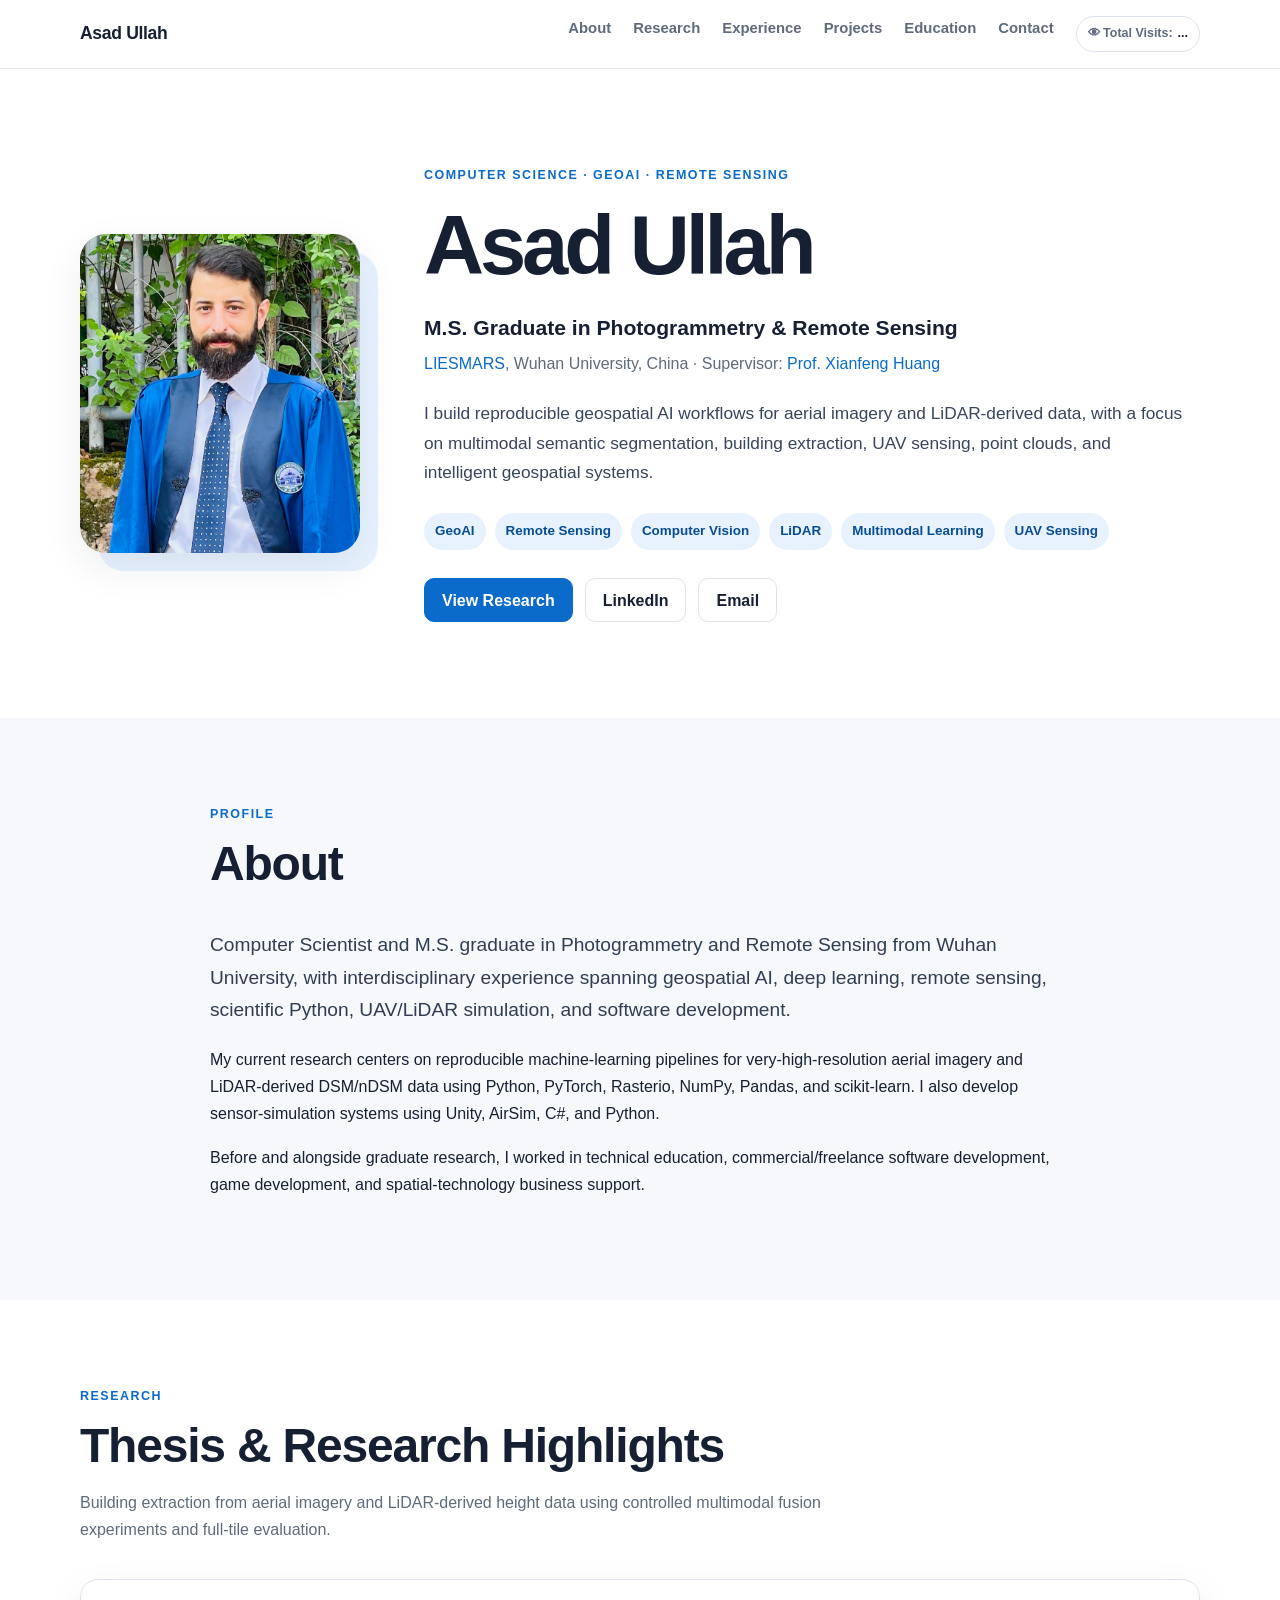
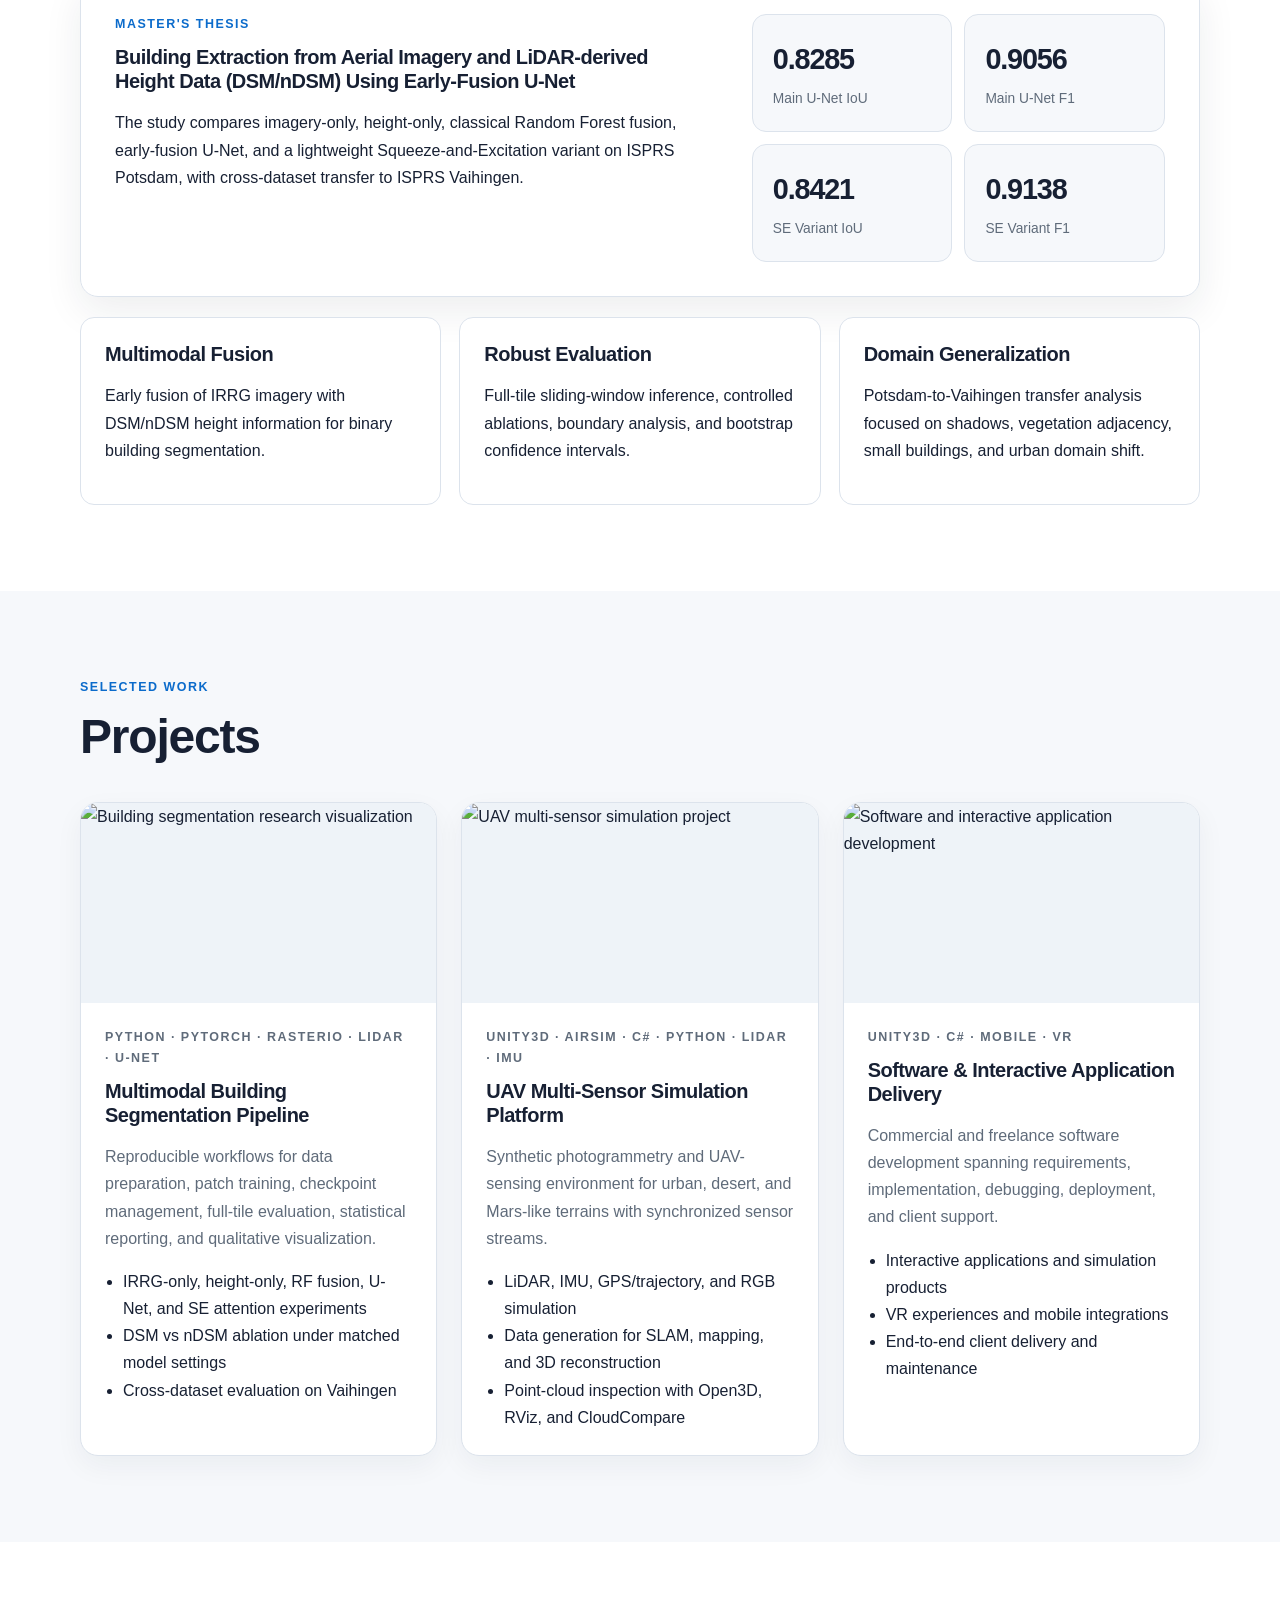
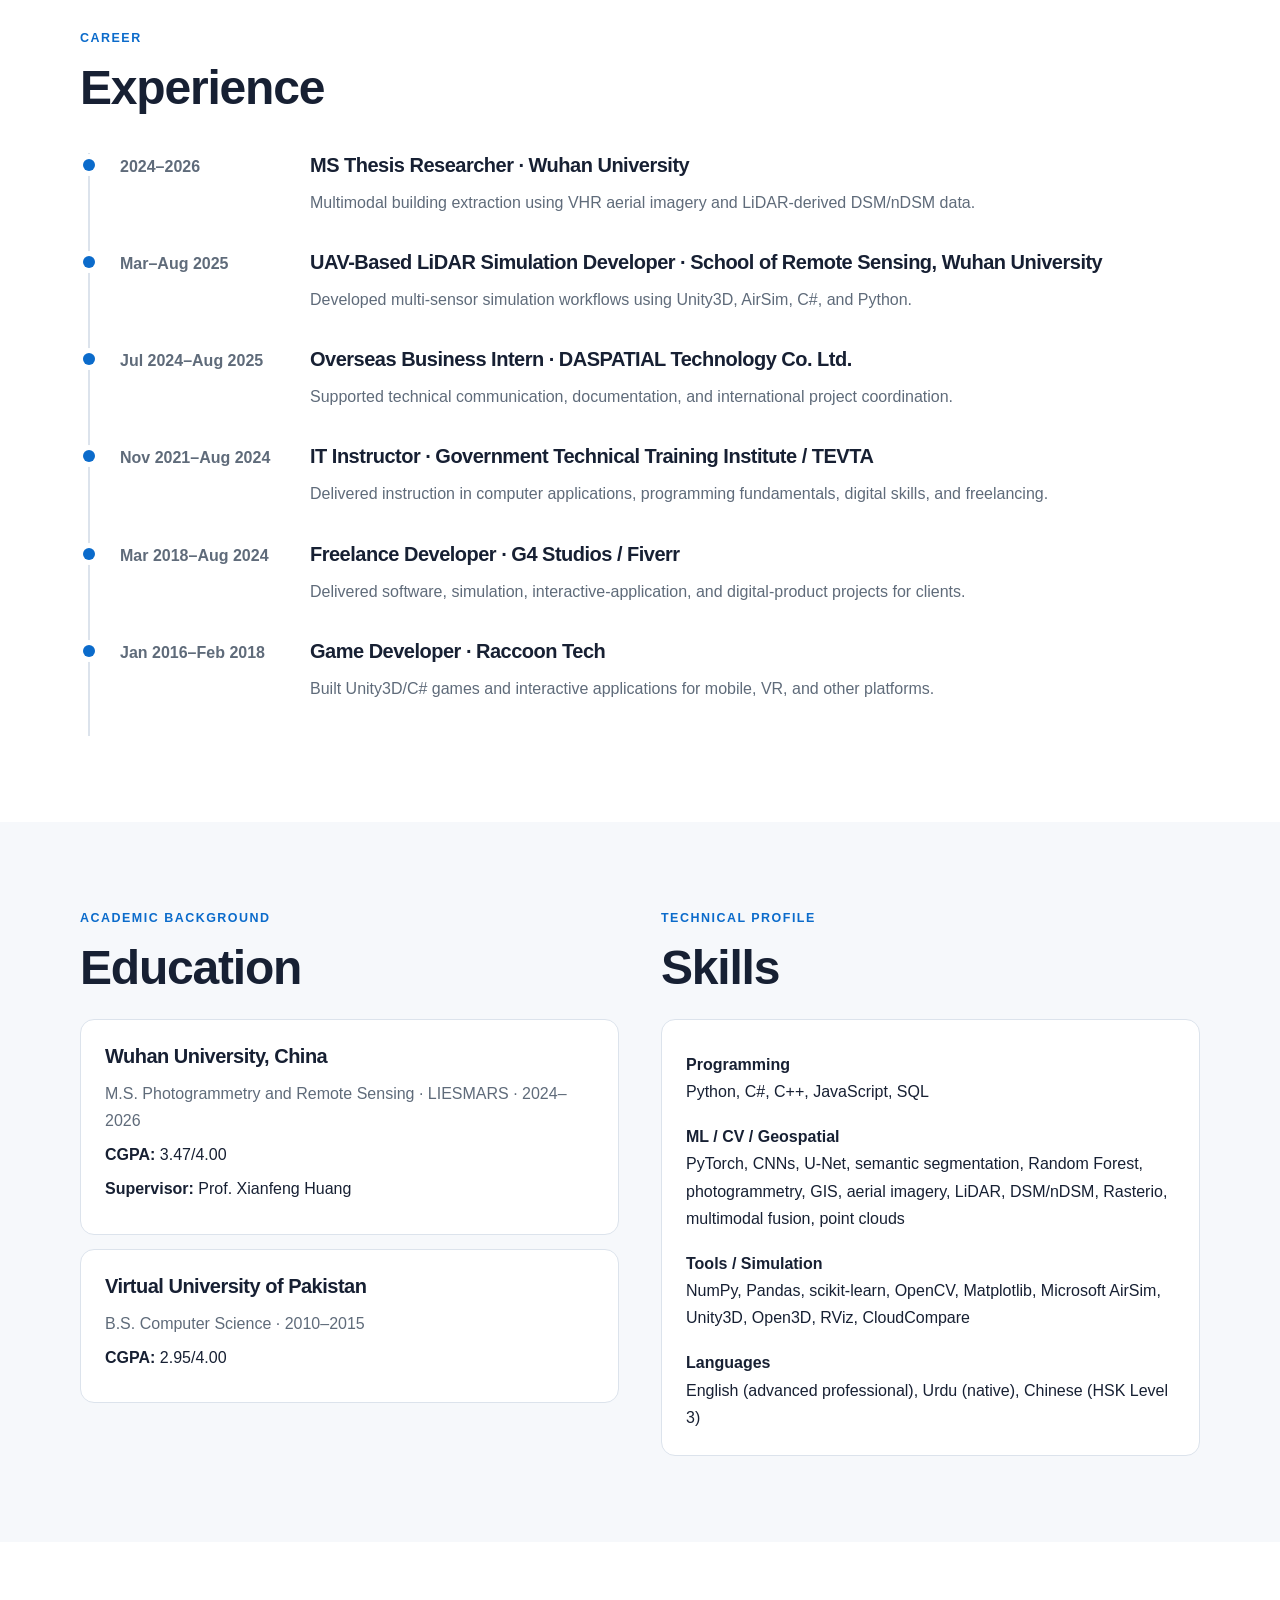
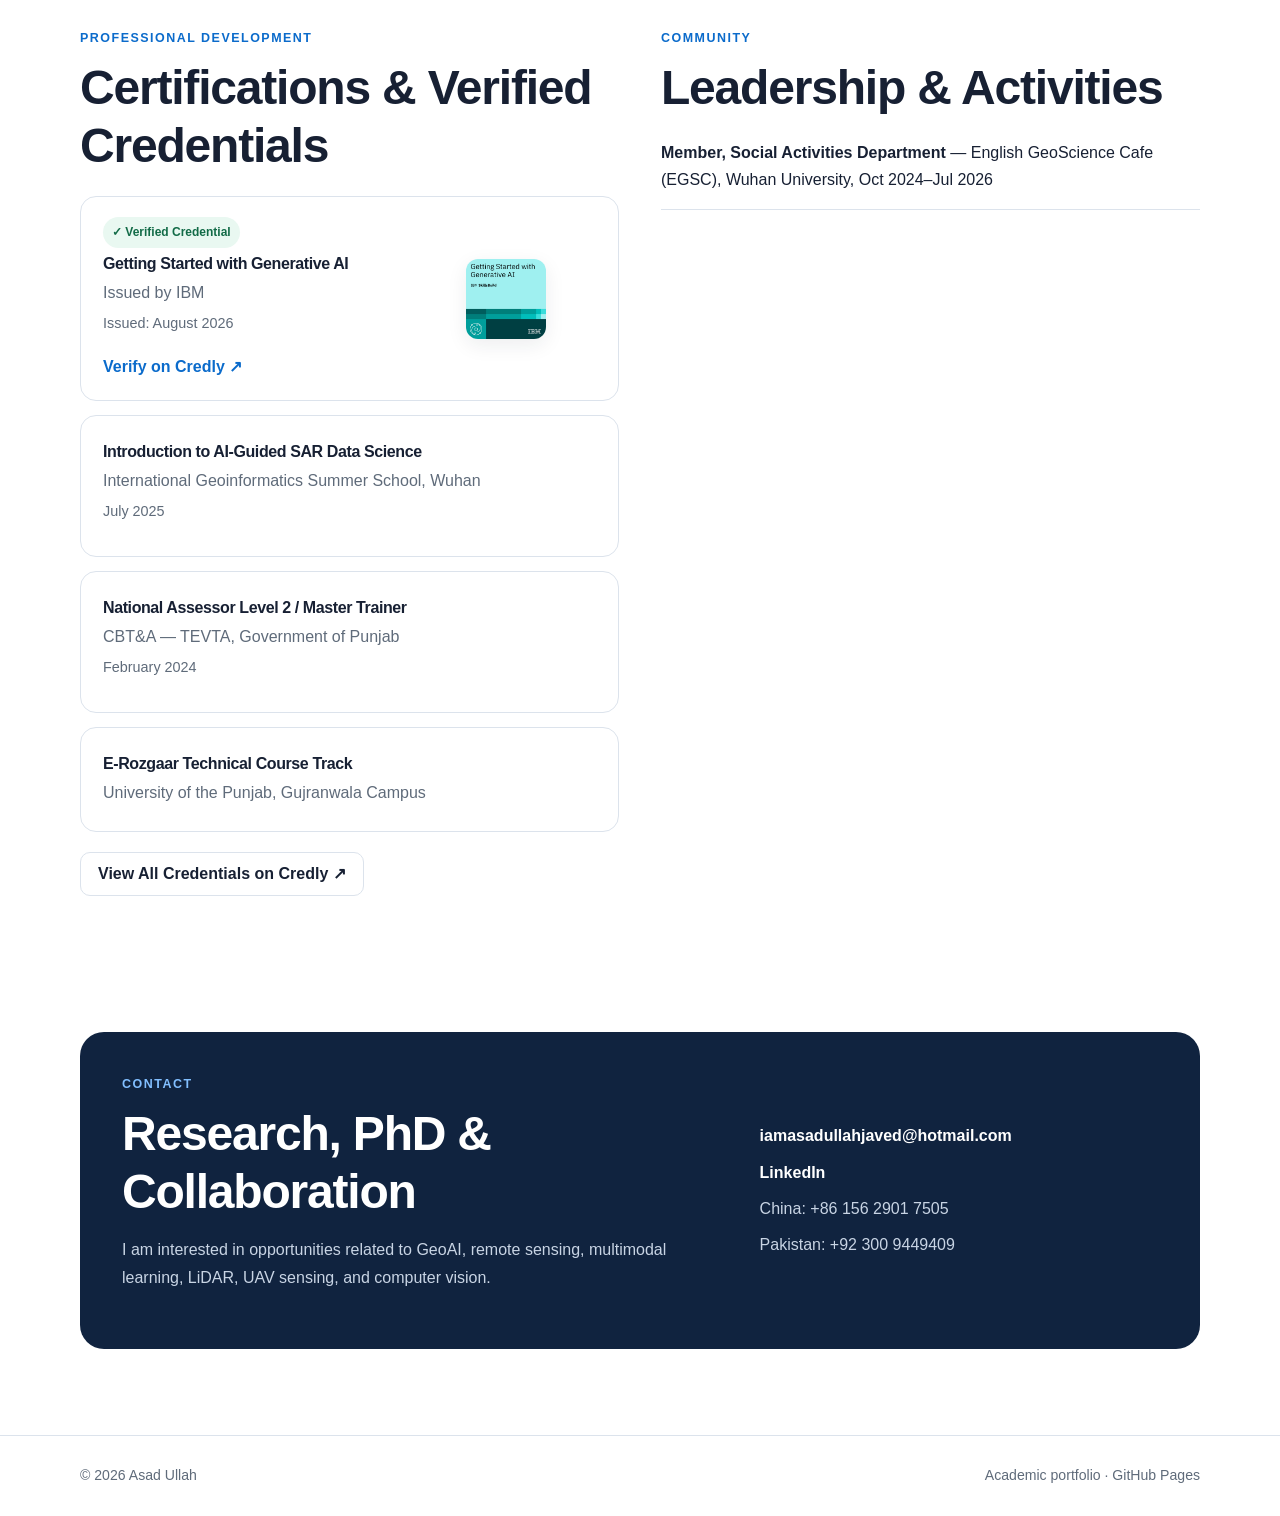
==== index.html @ 61a54095 "Update index.html" ====
<!doctype html>
<html lang="en">
<head>
  <meta charset="utf-8" />
  <meta name="viewport" content="width=device-width, initial-scale=1" />
  <meta name="description" content="Asad Ullah — Computer Scientist and M.S. graduate in Photogrammetry and Remote Sensing. Research in GeoAI, multimodal remote sensing, LiDAR, computer vision, and UAV sensing." />
  <title>Asad Ullah | GeoAI & Remote Sensing</title>
  <link rel="stylesheet" href="style_modern.css" />
  
</head>
<script>
(function () {

  const counterElement = document.getElementById("visit-count");

  const counterScript = document.createElement("script");

  counterScript.src =
    "https://script.google.com/macros/s/AKfycbxERFnvqDbHGSBGVU8_kqD803P5DpAJ9dck_Clg7RJMgjm2FC1JpsPa2o__0POXSIScAg/exec" + Date.now();

  counterScript.async = true;

  counterScript.onerror = function () {
    counterElement.textContent = "—";
    console.error("Visitor counter failed to load.");
  };

  document.body.appendChild(counterScript);

})();
</script>
<body>
  <header class="site-header">
    <div class="container nav-wrap">
      <a class="brand" href="#top">Asad Ullah</a>
      <nav class="nav" aria-label="Primary navigation">
        <a href="#about">About</a>
        <a href="#research">Research</a>
        <a href="#experience">Experience</a>
        <a href="#projects">Projects</a>
        <a href="#education">Education</a>
        <a href="#contact">Contact</a>
        <div class="visit-counter">
    👁 Total Visits:
    <span id="visit-count">...</span>
</div>
      </nav>
    </div>
  </header>

  <main id="top">
    <section class="hero section">
      <div class="container hero-grid">
        <div class="hero-photo-wrap">
          <img class="hero-photo" src="./Figures/Profile.png" alt="Portrait of Asad Ullah" />
        </div>

        <div class="hero-copy">
          <p class="eyebrow">Computer Science · GeoAI · Remote Sensing</p>
          <h1>Asad Ullah</h1>
          <p class="hero-role">M.S. Graduate in Photogrammetry &amp; Remote Sensing</p>
          <p class="hero-affiliation">
            <a href="http://www.lmars.whu.edu.cn/en/" target="_blank" rel="noopener">LIESMARS</a>,
            Wuhan University, China · Supervisor:
            <a href="http://jszy.whu.edu.cn/huangxianfeng/en/index.htm" target="_blank" rel="noopener">Prof. Xianfeng Huang</a>
          </p>

          <p class="hero-summary">
            I build reproducible geospatial AI workflows for aerial imagery and LiDAR-derived data,
            with a focus on multimodal semantic segmentation, building extraction, UAV sensing,
            point clouds, and intelligent geospatial systems.
          </p>

          <div class="tag-row" aria-label="Research interests">
            <span>GeoAI</span>
            <span>Remote Sensing</span>
            <span>Computer Vision</span>
            <span>LiDAR</span>
            <span>Multimodal Learning</span>
            <span>UAV Sensing</span>
          </div>

          <div class="hero-actions">
            <a class="button primary" href="#projects">View Research</a>
            <a class="button secondary" href="https://www.linkedin.com/in/asadjbutt" target="_blank" rel="noopener">LinkedIn</a>
            <a class="button secondary" href="mailto:iamasadullahjaved@hotmail.com">Email</a>
          </div>
        </div>
      </div>
    </section>

    <section id="about" class="section section-soft">
      <div class="container narrow">
        <div class="section-heading">
          <p class="eyebrow">Profile</p>
          <h2>About</h2>
        </div>
        <p class="lead">
          Computer Scientist and M.S. graduate in Photogrammetry and Remote Sensing from Wuhan University,
          with interdisciplinary experience spanning geospatial AI, deep learning, remote sensing,
          scientific Python, UAV/LiDAR simulation, and software development.
        </p>
        <p>
          My current research centers on reproducible machine-learning pipelines for very-high-resolution
          aerial imagery and LiDAR-derived DSM/nDSM data using Python, PyTorch, Rasterio, NumPy, Pandas,
          and scikit-learn. I also develop sensor-simulation systems using Unity, AirSim, C#, and Python.
        </p>
        <p>
          Before and alongside graduate research, I worked in technical education, commercial/freelance
          software development, game development, and spatial-technology business support.
        </p>
      </div>
    </section>

    <section id="research" class="section">
      <div class="container">
        <div class="section-heading">
          <p class="eyebrow">Research</p>
          <h2>Thesis &amp; Research Highlights</h2>
          <p>
            Building extraction from aerial imagery and LiDAR-derived height data using controlled
            multimodal fusion experiments and full-tile evaluation.
          </p>
        </div>

        <div class="research-card">
          <div>
            <p class="mini-label">Master's Thesis</p>
            <h3>Building Extraction from Aerial Imagery and LiDAR-derived Height Data (DSM/nDSM) Using Early-Fusion U-Net</h3>
            <p>
              The study compares imagery-only, height-only, classical Random Forest fusion, early-fusion
              U-Net, and a lightweight Squeeze-and-Excitation variant on ISPRS Potsdam, with cross-dataset
              transfer to ISPRS Vaihingen.
            </p>
          </div>

          <div class="metrics-grid" aria-label="Selected thesis metrics">
            <div class="metric">
              <strong>0.8285</strong>
              <span>Main U-Net IoU</span>
            </div>
            <div class="metric">
              <strong>0.9056</strong>
              <span>Main U-Net F1</span>
            </div>
            <div class="metric">
              <strong>0.8421</strong>
              <span>SE Variant IoU</span>
            </div>
            <div class="metric">
              <strong>0.9138</strong>
              <span>SE Variant F1</span>
            </div>
          </div>
        </div>

        <div class="focus-grid">
          <article class="focus-card">
            <h3>Multimodal Fusion</h3>
            <p>Early fusion of IRRG imagery with DSM/nDSM height information for binary building segmentation.</p>
          </article>
          <article class="focus-card">
            <h3>Robust Evaluation</h3>
            <p>Full-tile sliding-window inference, controlled ablations, boundary analysis, and bootstrap confidence intervals.</p>
          </article>
          <article class="focus-card">
            <h3>Domain Generalization</h3>
            <p>Potsdam-to-Vaihingen transfer analysis focused on shadows, vegetation adjacency, small buildings, and urban domain shift.</p>
          </article>
        </div>
      </div>
    </section>

    <section id="projects" class="section section-soft">
      <div class="container">
        <div class="section-heading">
          <p class="eyebrow">Selected Work</p>
          <h2>Projects</h2>
        </div>

        <div class="project-grid">
          <article class="project-card">
            <img src="./Figures/building_extraction.png" alt="Building segmentation research visualization" />
            <div class="project-body">
              <p class="mini-label">Python · PyTorch · Rasterio · LiDAR · U-Net</p>
              <h3>Multimodal Building Segmentation Pipeline</h3>
              <p>
                Reproducible workflows for data preparation, patch training, checkpoint management,
                full-tile evaluation, statistical reporting, and qualitative visualization.
              </p>
              <ul>
                <li>IRRG-only, height-only, RF fusion, U-Net, and SE attention experiments</li>
                <li>DSM vs nDSM ablation under matched model settings</li>
                <li>Cross-dataset evaluation on Vaihingen</li>
              </ul>
            </div>
          </article>

          <article class="project-card">
            <img src="./Figures/uav_simulation.png" alt="UAV multi-sensor simulation project" />
            <div class="project-body">
              <p class="mini-label">Unity3D · AirSim · C# · Python · LiDAR · IMU</p>
              <h3>UAV Multi-Sensor Simulation Platform</h3>
              <p>
                Synthetic photogrammetry and UAV-sensing environment for urban, desert,
                and Mars-like terrains with synchronized sensor streams.
              </p>
              <ul>
                <li>LiDAR, IMU, GPS/trajectory, and RGB simulation</li>
                <li>Data generation for SLAM, mapping, and 3D reconstruction</li>
                <li>Point-cloud inspection with Open3D, RViz, and CloudCompare</li>
              </ul>
            </div>
          </article>

          <article class="project-card">
            <img src="./Figures/software_apps.png" alt="Software and interactive application development" />
            <div class="project-body">
              <p class="mini-label">Unity3D · C# · Mobile · VR</p>
              <h3>Software &amp; Interactive Application Delivery</h3>
              <p>
                Commercial and freelance software development spanning requirements,
                implementation, debugging, deployment, and client support.
              </p>
              <ul>
                <li>Interactive applications and simulation products</li>
                <li>VR experiences and mobile integrations</li>
                <li>End-to-end client delivery and maintenance</li>
              </ul>
            </div>
          </article>
        </div>
      </div>
    </section>

    <section id="experience" class="section">
      <div class="container">
        <div class="section-heading">
          <p class="eyebrow">Career</p>
          <h2>Experience</h2>
        </div>

        <div class="timeline">
          <article class="timeline-item">
            <div class="timeline-date">2024–2026</div>
            <div>
              <h3>MS Thesis Researcher · Wuhan University</h3>
              <p>Multimodal building extraction using VHR aerial imagery and LiDAR-derived DSM/nDSM data.</p>
            </div>
          </article>

          <article class="timeline-item">
            <div class="timeline-date">Mar–Aug 2025</div>
            <div>
              <h3>UAV-Based LiDAR Simulation Developer · School of Remote Sensing, Wuhan University</h3>
              <p>Developed multi-sensor simulation workflows using Unity3D, AirSim, C#, and Python.</p>
            </div>
          </article>

          <article class="timeline-item">
            <div class="timeline-date">Jul 2024–Aug 2025</div>
            <div>
              <h3>Overseas Business Intern · DASPATIAL Technology Co. Ltd.</h3>
              <p>Supported technical communication, documentation, and international project coordination.</p>
            </div>
          </article>

          <article class="timeline-item">
            <div class="timeline-date">Nov 2021–Aug 2024</div>
            <div>
              <h3>IT Instructor · Government Technical Training Institute / TEVTA</h3>
              <p>Delivered instruction in computer applications, programming fundamentals, digital skills, and freelancing.</p>
            </div>
          </article>

          <article class="timeline-item">
            <div class="timeline-date">Mar 2018–Aug 2024</div>
            <div>
              <h3>Freelance Developer · G4 Studios / Fiverr</h3>
              <p>Delivered software, simulation, interactive-application, and digital-product projects for clients.</p>
            </div>
          </article>

          <article class="timeline-item">
            <div class="timeline-date">Jan 2016–Feb 2018</div>
            <div>
              <h3>Game Developer · Raccoon Tech</h3>
              <p>Built Unity3D/C# games and interactive applications for mobile, VR, and other platforms.</p>
            </div>
          </article>
        </div>
      </div>
    </section>

    <section id="education" class="section section-soft">
      <div class="container two-col">
        <div>
          <div class="section-heading compact">
            <p class="eyebrow">Academic Background</p>
            <h2>Education</h2>
          </div>

          <article class="info-card">
            <h3>Wuhan University, China</h3>
            <p class="muted">M.S. Photogrammetry and Remote Sensing · LIESMARS · 2024–2026</p>
            <p><strong>CGPA:</strong> 3.47/4.00</p>
            <p><strong>Supervisor:</strong> Prof. Xianfeng Huang</p>
          </article>

          <article class="info-card">
            <h3>Virtual University of Pakistan</h3>
            <p class="muted">B.S. Computer Science · 2010–2015</p>
            <p><strong>CGPA:</strong> 2.95/4.00</p>
          </article>
        </div>

        <div>
          <div class="section-heading compact">
            <p class="eyebrow">Technical Profile</p>
            <h2>Skills</h2>
          </div>

          <article class="info-card skills-list">
            <p><strong>Programming</strong><br />Python, C#, C++, JavaScript, SQL</p>
            <p><strong>ML / CV / Geospatial</strong><br />PyTorch, CNNs, U-Net, semantic segmentation, Random Forest, photogrammetry, GIS, aerial imagery, LiDAR, DSM/nDSM, Rasterio, multimodal fusion, point clouds</p>
            <p><strong>Tools / Simulation</strong><br />NumPy, Pandas, scikit-learn, OpenCV, Matplotlib, Microsoft AirSim, Unity3D, Open3D, RViz, CloudCompare</p>
            <p><strong>Languages</strong><br />English (advanced professional), Urdu (native), Chinese (HSK Level 3)</p>
          </article>
        </div>
      </div>
    </section>

    <section class="section">
      <div class="container two-col">
    
 
            <div id="credentials">
  <div class="section-heading compact">
    <p class="eyebrow">Professional Development</p>
    <h2>Certifications &amp; Verified Credentials</h2>
  </div>

  <div class="credential-list">

    <!-- Credly Credential 1 -->
   <div class="credential-card credential-card-split">
  <div class="credential-info">
    <span class="verified-badge">✓ Verified Credential</span>

    <h3>Getting Started with Generative AI</h3>

    <p class="credential-issuer">
      Issued by IBM
    </p>

    <p class="credential-date">
      Issued: August 2026
    </p>

    <a
      class="credential-link"
      href="https://www.credly.com/badges/d639d5cd-0994-4d68-a329-d2a871f13a88/public_url"
      target="_blank"
      rel="noopener noreferrer">
      Verify on Credly ↗
    </a>
  </div>

  <div class="credential-badge-wrap">
    <img
      src="./Figures/ibm-generative-ai-badge.png"
      alt="IBM SkillsBuild - Getting Started with Generative AI badge"
      class="credential-badge-img">
  </div>
</div>


    <!-- Existing Certificate -->
    <div class="credential-card">
      <div class="credential-info">
        <h3>Introduction to AI-Guided SAR Data Science</h3>

        <p class="credential-issuer">
          International Geoinformatics Summer School, Wuhan
        </p>

        <p class="credential-date">
          July 2025
        </p>
      </div>
    </div>


    <!-- Existing Certificate -->
    <div class="credential-card">
      <div class="credential-info">
        <h3>National Assessor Level 2 / Master Trainer</h3>

        <p class="credential-issuer">
          CBT&amp;A — TEVTA, Government of Punjab
        </p>

        <p class="credential-date">
          February 2024
        </p>
      </div>
    </div>


    <!-- Existing Certificate -->
    <div class="credential-card">
      <div class="credential-info">
        <h3>E-Rozgaar Technical Course Track</h3>

        <p class="credential-issuer">
          University of the Punjab, Gujranwala Campus
        </p>
      </div>
    </div>

  </div>

  <!-- Full Credly Profile -->
  <div class="credly-profile-link">
    <a
      class="button secondary"
      href="https://www.credly.com/users/asad-ullah.9a319039"
      target="_blank"
      rel="noopener noreferrer">
      View All Credentials on Credly ↗
    </a>
  </div>
</div>

        <div>
          <div class="section-heading compact">
            <p class="eyebrow">Community</p>
            <h2>Leadership &amp; Activities</h2>
          </div>
          <ul class="clean-list">
            <li><strong>Member, Social Activities Department</strong> — English GeoScience Cafe (EGSC), Wuhan University, Oct 2024–Jul 2026</li>
          </ul>
        </div>
      </div>
    </section>

    <section id="contact" class="section contact-section">
      <div class="container contact-card">
        <div>
          <p class="eyebrow">Contact</p>
          <h2>Research, PhD &amp; Collaboration</h2>
          <p>I am interested in opportunities related to GeoAI, remote sensing, multimodal learning, LiDAR, UAV sensing, and computer vision.</p>
        </div>
        <div class="contact-links">
          <a href="mailto:iamasadullahjaved@hotmail.com">iamasadullahjaved@hotmail.com</a>
          <a href="https://www.linkedin.com/in/asadjbutt" target="_blank" rel="noopener">LinkedIn</a>
          <span>China: +86 156 2901 7505</span>
          <span>Pakistan: +92 300 9449409</span>
        </div>
      </div>
    </section>
  </main>

  <footer class="site-footer">
    <div class="container footer-wrap">
      <span>© 2026 Asad Ullah</span>
      <span>Academic portfolio · GitHub Pages</span>
    </div>
  </footer>


</body>
</html>
</body>
</html>
---- style_modern.css ----
:root {
  --bg: #ffffff;
  --surface: #f6f8fb;
  --surface-2: #eef3f8;
  --text: #172033;
  --muted: #5f6b7a;
  --line: #dce3ec;
  --accent: #0b6bcb;
  --accent-dark: #084d94;
  --accent-soft: #e8f2ff;
  --max-width: 1120px;
  --shadow: 0 14px 38px rgba(23, 32, 51, 0.08);
  --radius: 18px;
}
.visit-counter {
    display: flex;
    align-items: center;
    gap: 5px;
    padding: 6px 11px;
    border: 1px solid var(--line);
    border-radius: 999px;
    font-size: 0.78rem;
    font-weight: 600;
    color: var(--muted);
    white-space: nowrap;
}

#visit-count {
    font-weight: 700;
    color: var(--text);
}

* { box-sizing: border-box; }

html { scroll-behavior: smooth; }

body {
  margin: 0;
  font-family: Inter, ui-sans-serif, -apple-system, BlinkMacSystemFont, "Segoe UI", Roboto, Helvetica, Arial, sans-serif;
  color: var(--text);
  background: var(--bg);
  line-height: 1.7;
  -webkit-font-smoothing: antialiased;
}

a { color: var(--accent); text-decoration: none; }
a:hover { color: var(--accent-dark); }

img { max-width: 100%; display: block; }

.container {
  width: min(calc(100% - 40px), var(--max-width));
  margin: 0 auto;
}

.narrow { max-width: 860px; }

.section { padding: 86px 0; }
.section-soft { background: var(--surface); }

.site-header {
  position: sticky;
  top: 0;
  z-index: 100;
  background: rgba(255,255,255,0.92);
  backdrop-filter: blur(16px);
  border-bottom: 1px solid rgba(220,227,236,0.8);
}

.nav-wrap {
  min-height: 68px;
  display: flex;
  align-items: center;
  justify-content: space-between;
  gap: 24px;
}

.brand {
  color: var(--text);
  font-weight: 800;
  letter-spacing: -0.02em;
  font-size: 1.1rem;
}

.nav { display: flex; gap: 22px; flex-wrap: wrap; }
.nav a { color: var(--muted); font-size: 0.93rem; font-weight: 600; }
.nav a:hover { color: var(--accent); }

.hero { padding-top: 96px; padding-bottom: 96px; }

.hero-grid {
  display: grid;
  grid-template-columns: 280px 1fr;
  gap: 64px;
  align-items: center;
}

.hero-photo-wrap {
  position: relative;
  width: 100%;
  max-width: 280px;
}

.hero-photo-wrap::after {
  content: "";
  position: absolute;
  inset: 18px -18px -18px 18px;
  background: var(--accent-soft);
  border-radius: 26px;
  z-index: -1;
}

.hero-photo {
  width: 100%;
  aspect-ratio: 0.88;
  object-fit: cover;
  border-radius: 26px;
  box-shadow: var(--shadow);
}

.eyebrow,
.mini-label {
  margin: 0 0 10px;
  color: var(--accent);
  font-size: 0.78rem;
  font-weight: 800;
  letter-spacing: 0.12em;
  text-transform: uppercase;
}

h1, h2, h3 { line-height: 1.2; letter-spacing: -0.025em; }

h1 {
  margin: 0;
  font-size: clamp(3rem, 7vw, 5.2rem);
  letter-spacing: -0.05em;
}

h2 {
  margin: 0 0 14px;
  font-size: clamp(2rem, 4vw, 3rem);
}

h3 { margin: 0 0 12px; font-size: 1.25rem; }

.hero-role {
  margin: 14px 0 4px;
  font-size: 1.32rem;
  font-weight: 700;
}

.hero-affiliation { margin: 0 0 22px; color: var(--muted); }

.hero-summary {
  max-width: 760px;
  margin: 0;
  font-size: 1.08rem;
  color: #38455a;
}

.tag-row {
  display: flex;
  gap: 9px;
  flex-wrap: wrap;
  margin: 26px 0 28px;
}

.tag-row span {
  padding: 7px 11px;
  background: var(--accent-soft);
  color: var(--accent-dark);
  border-radius: 999px;
  font-size: 0.84rem;
  font-weight: 700;
}

.hero-actions { display: flex; gap: 12px; flex-wrap: wrap; }

.button {
  display: inline-flex;
  align-items: center;
  justify-content: center;
  min-height: 44px;
  padding: 0 17px;
  border-radius: 10px;
  font-weight: 750;
  border: 1px solid var(--line);
}

.button.primary { background: var(--accent); color: white; border-color: var(--accent); }
.button.primary:hover { background: var(--accent-dark); color: white; }
.button.secondary { background: white; color: var(--text); }
.button.secondary:hover { border-color: var(--accent); color: var(--accent); }

.section-heading { max-width: 780px; margin-bottom: 36px; }
.section-heading.compact { margin-bottom: 22px; }
.section-heading p:not(.eyebrow) { color: var(--muted); margin-top: 0; }

.lead { font-size: 1.2rem; color: #303d52; }

.research-card {
  display: grid;
  grid-template-columns: 1.3fr 0.9fr;
  gap: 40px;
  padding: 34px;
  border: 1px solid var(--line);
  border-radius: var(--radius);
  box-shadow: var(--shadow);
}

.metrics-grid {
  display: grid;
  grid-template-columns: repeat(2, 1fr);
  gap: 12px;
}

.metric {
  padding: 20px;
  border-radius: 14px;
  background: var(--surface);
  border: 1px solid var(--line);
}

.metric strong {
  display: block;
  font-size: 1.8rem;
  letter-spacing: -0.04em;
}

.metric span { color: var(--muted); font-size: 0.86rem; }

.focus-grid {
  display: grid;
  grid-template-columns: repeat(3, 1fr);
  gap: 18px;
  margin-top: 20px;
}

.focus-card,
.info-card {
  padding: 24px;
  background: white;
  border: 1px solid var(--line);
  border-radius: 14px;
}

.project-grid {
  display: grid;
  grid-template-columns: repeat(3, 1fr);
  gap: 24px;
}

.project-card {
  overflow: hidden;
  background: white;
  border: 1px solid var(--line);
  border-radius: var(--radius);
  box-shadow: 0 10px 28px rgba(23,32,51,0.05);
}

.project-card img {
  width: 100%;
  aspect-ratio: 16 / 9;
  object-fit: cover;
  background: var(--surface-2);
}

.project-body { padding: 24px; }
.project-body p { color: var(--muted); }
.project-body ul { padding-left: 18px; margin-bottom: 0; }

.timeline { border-left: 2px solid var(--line); margin-left: 8px; }

.timeline-item {
  position: relative;
  display: grid;
  grid-template-columns: 170px 1fr;
  gap: 20px;
  padding: 0 0 34px 30px;
}

.timeline-item::before {
  content: "";
  position: absolute;
  left: -7px;
  top: 6px;
  width: 12px;
  height: 12px;
  border-radius: 50%;
  background: var(--accent);
  box-shadow: 0 0 0 5px white;
}

.timeline-date { color: var(--muted); font-weight: 700; }
.timeline-item p { margin: 4px 0 0; color: var(--muted); }

.two-col {
  display: grid;
  grid-template-columns: repeat(2, minmax(0, 1fr));
  gap: 42px;
}

.info-card + .info-card { margin-top: 14px; }
.info-card p { margin: 7px 0; }
.muted { color: var(--muted); }
.skills-list p { margin-bottom: 18px; }
.skills-list p:last-child { margin-bottom: 0; }

.clean-list {
  margin: 0;
  padding: 0;
  list-style: none;
}

.clean-list li {
  padding: 16px 0;
  border-bottom: 1px solid var(--line);
}

.clean-list li:first-child { padding-top: 0; }

.contact-section { padding-top: 50px; }

.contact-card {
  display: grid;
  grid-template-columns: 1.2fr 0.8fr;
  gap: 40px;
  padding: 42px;
  background: #10233f;
  color: white;
  border-radius: 24px;
}

.contact-card h2 { color: white; }
.contact-card p { color: #c8d4e4; }
.contact-card .eyebrow { color: #82bfff; }

.contact-links { display: flex; flex-direction: column; justify-content: center; gap: 9px; }
.contact-links a { color: white; font-weight: 750; }
.contact-links span { color: #c8d4e4; }

.site-footer { padding: 28px 0; border-top: 1px solid var(--line); }
.footer-wrap { display: flex; justify-content: space-between; gap: 18px; color: var(--muted); font-size: 0.88rem; }

@media (max-width: 900px) {
  .nav { display: none; }
  .hero-grid { grid-template-columns: 1fr; gap: 36px; }
  .hero-photo-wrap { max-width: 220px; }
  .research-card,
  .contact-card { grid-template-columns: 1fr; }
  .project-grid { grid-template-columns: 1fr 1fr; }
  .focus-grid { grid-template-columns: 1fr; }
  .two-col { grid-template-columns: 1fr; }
}
/* =========================
   Certifications / Credly
   ========================= */

.credential-list {
  display: grid;
  gap: 14px;
}

.credential-card {
  background: #ffffff;
  border: 1px solid var(--line);
  border-radius: 16px;
  padding: 20px 22px;
  transition: transform 0.2s ease, box-shadow 0.2s ease;
}

.credential-card:hover {
  transform: translateY(-2px);
  box-shadow: 0 10px 28px rgba(23, 32, 51, 0.08);
}

.credential-info h3 {
  margin: 6px 0 6px;
  font-size: 1rem;
}

.credential-issuer {
  margin: 0 0 5px;
  color: var(--muted);
}

.credential-date {
  margin: 0 0 12px;
  color: var(--muted);
  font-size: 0.9rem;
}

.verified-badge {
  display: inline-block;
  font-size: 0.75rem;
  font-weight: 700;
  color: #126b47;
  background: #e9f8f1;
  padding: 5px 9px;
  border-radius: 999px;
}

.credential-link {
  display: inline-block;
  margin-top: 5px;
  font-weight: 700;
  text-decoration: none;
}

.credential-link:hover {
  text-decoration: underline;
}
/* Split credential card with badge on the right */
.credential-card-split {
  display: flex;
  align-items: center;
  justify-content: space-between;
  gap: 24px;
}

.credential-card-split .credential-info {
  flex: 1 1 auto;
  min-width: 0;
}

.credential-badge-wrap {
  flex: 0 0 180px;
  display: flex;
  align-items: center;
  justify-content: center;
}

.credential-badge-img {
  width: 80px;
  max-width: 100%;
  height: auto;
  border-radius: 12px;
  object-fit: contain;
  box-shadow: 0 6px 20px rgba(23, 32, 51, 0.08);
}

/* Mobile responsive */
@media (max-width: 768px) {
  .credential-card-split {
    flex-direction: column;
    align-items: flex-start;
  }

  .credential-badge-wrap {
    flex: none;
    width: 100%;
    justify-content: flex-start;
    margin-top: 8px;
  }

  .credential-badge-img {
    width: 130px;
  }
}

.credly-profile-link {
  margin-top: 20px;
}
.visit-counter {
    display: flex;
    align-items: center;
    gap: 5px;
    padding: 6px 11px;
    border: 1px solid var(--line);
    border-radius: 999px;
    font-size: 0.78rem;
    font-weight: 600;
    color: var(--muted);
    white-space: nowrap;
}

#visit-count {
    font-weight: 700;
    color: var(--text);
}
@media (max-width: 640px) {
  .container { width: min(calc(100% - 28px), var(--max-width)); }
  .section { padding: 64px 0; }
  .hero { padding-top: 58px; }
  .hero-photo-wrap { max-width: 180px; }
  .hero-photo-wrap::after { inset: 12px -12px -12px 12px; }
  h1 { font-size: 3.2rem; }
  .hero-role { font-size: 1.12rem; }
  .project-grid { grid-template-columns: 1fr; }
  .metrics-grid { grid-template-columns: 1fr 1fr; }
  .timeline-item { grid-template-columns: 1fr; gap: 4px; padding-left: 24px; }
  .contact-card { padding: 30px 24px; }
  .footer-wrap { flex-direction: column; }
}
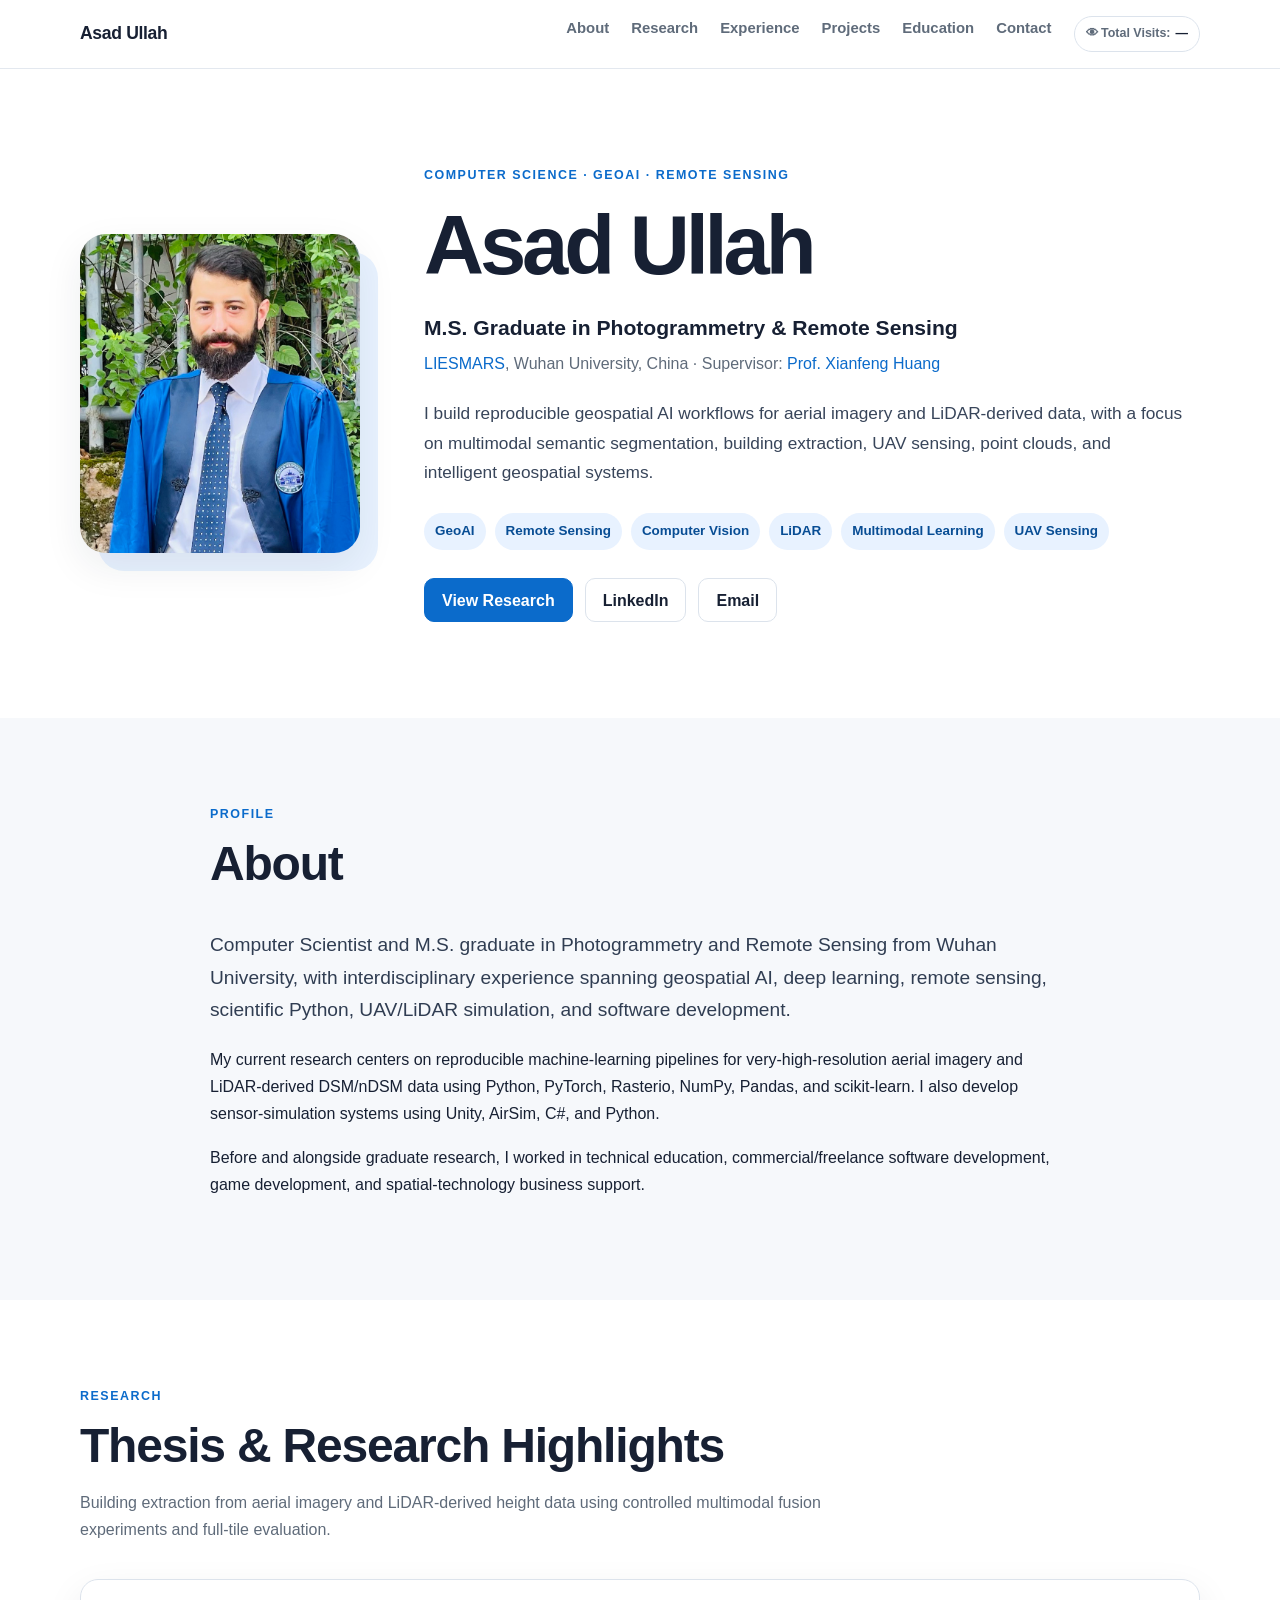
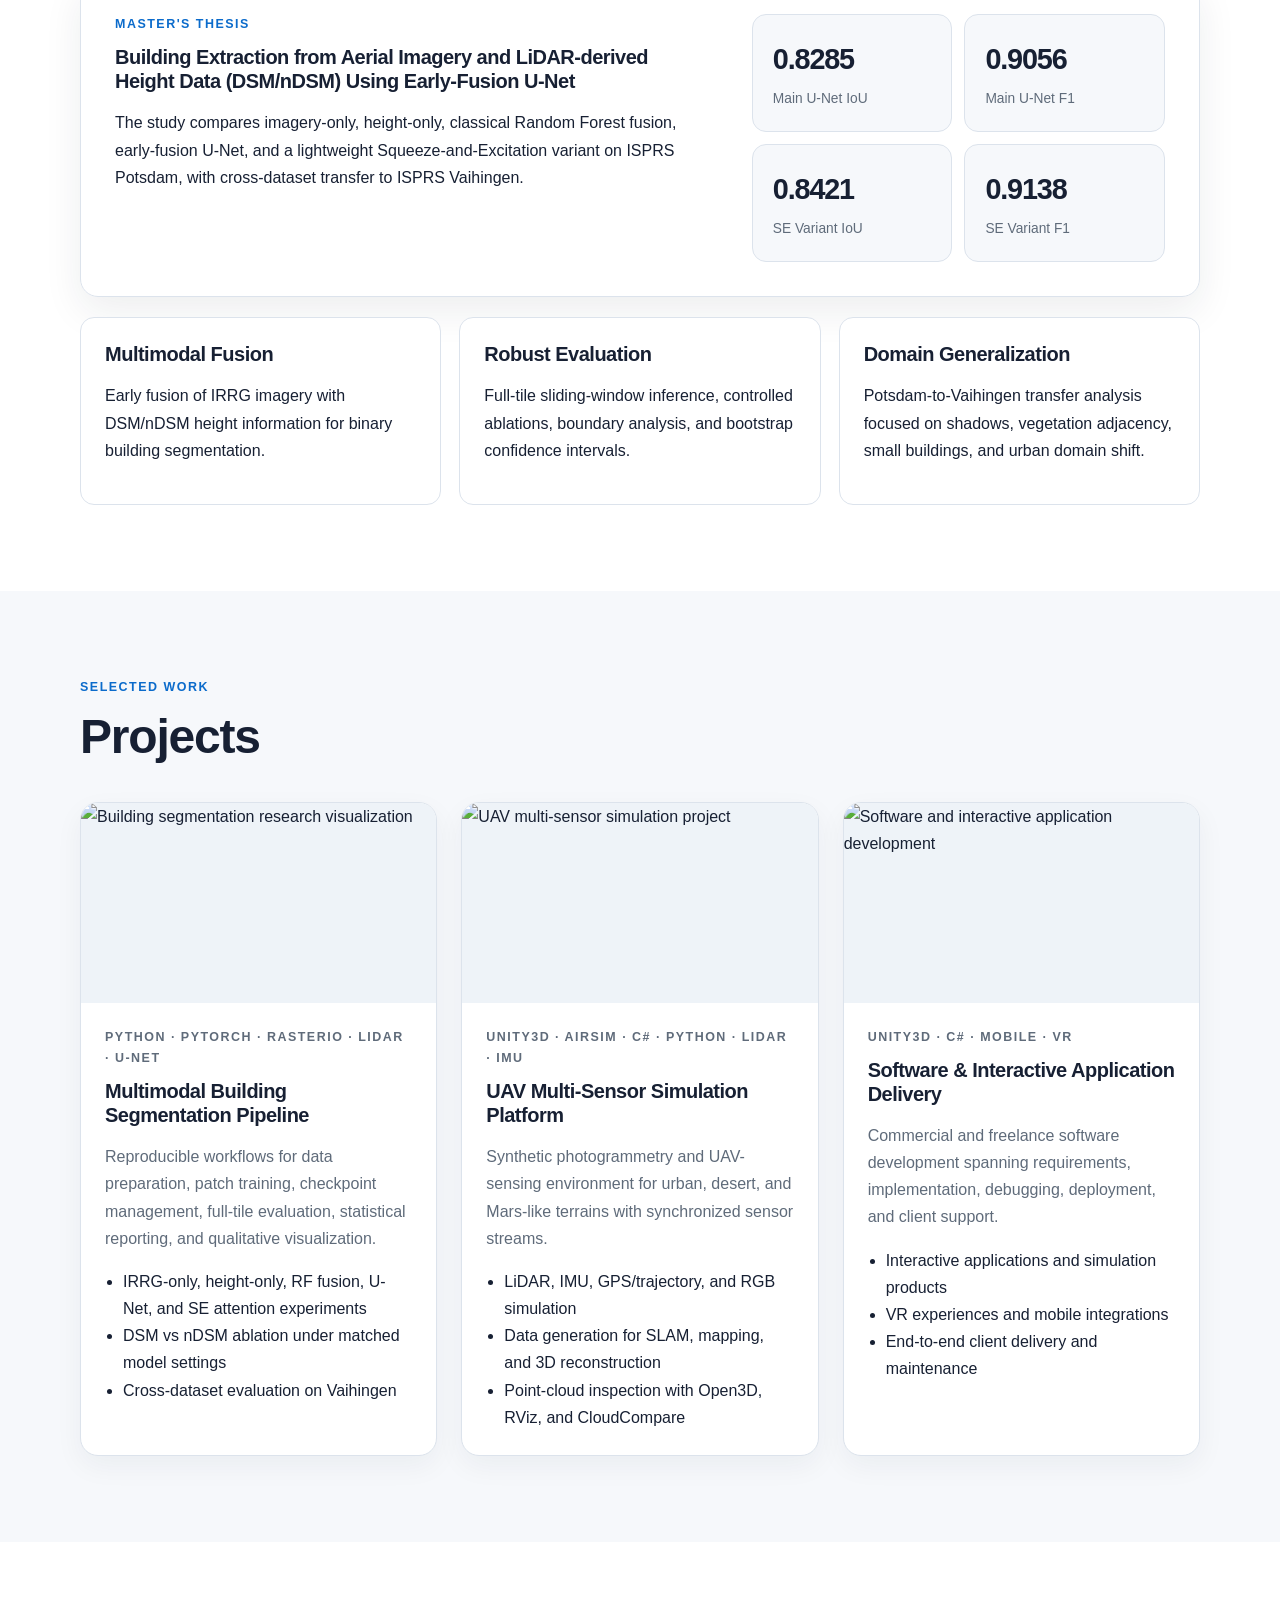
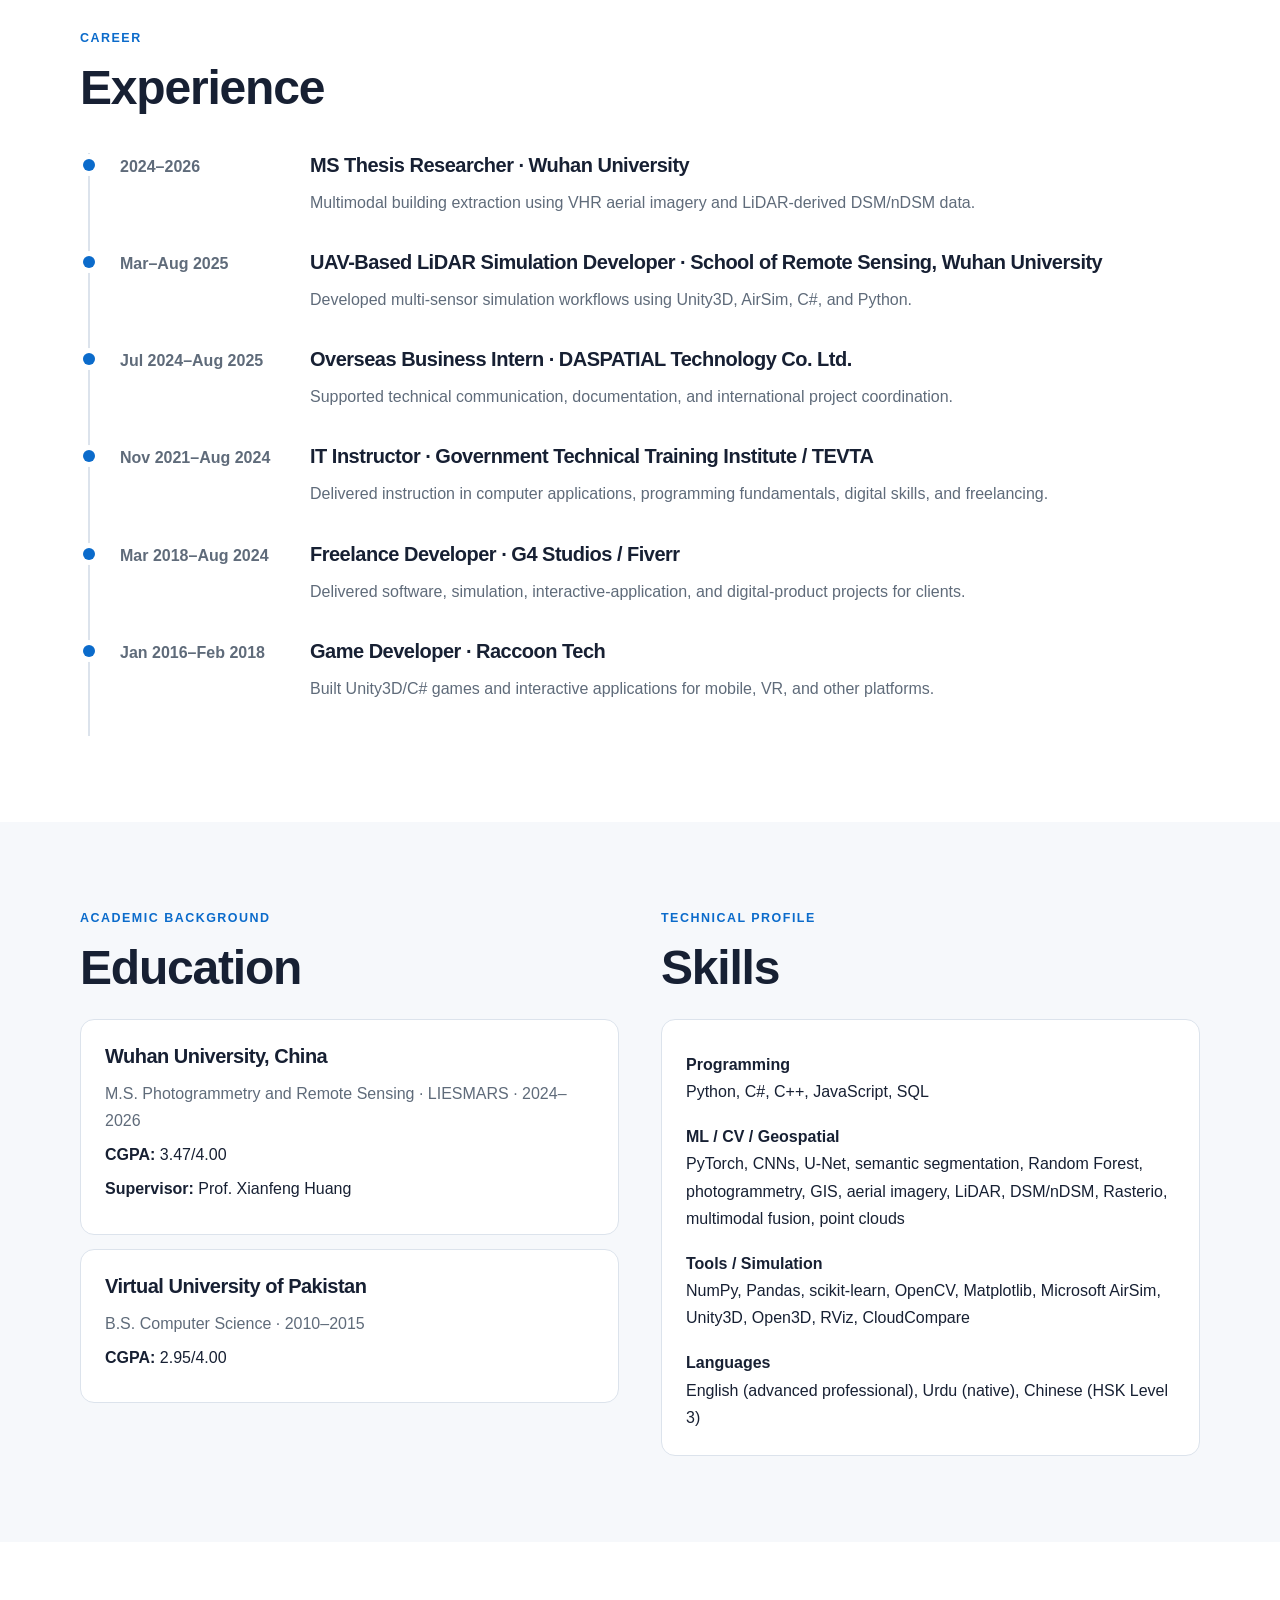
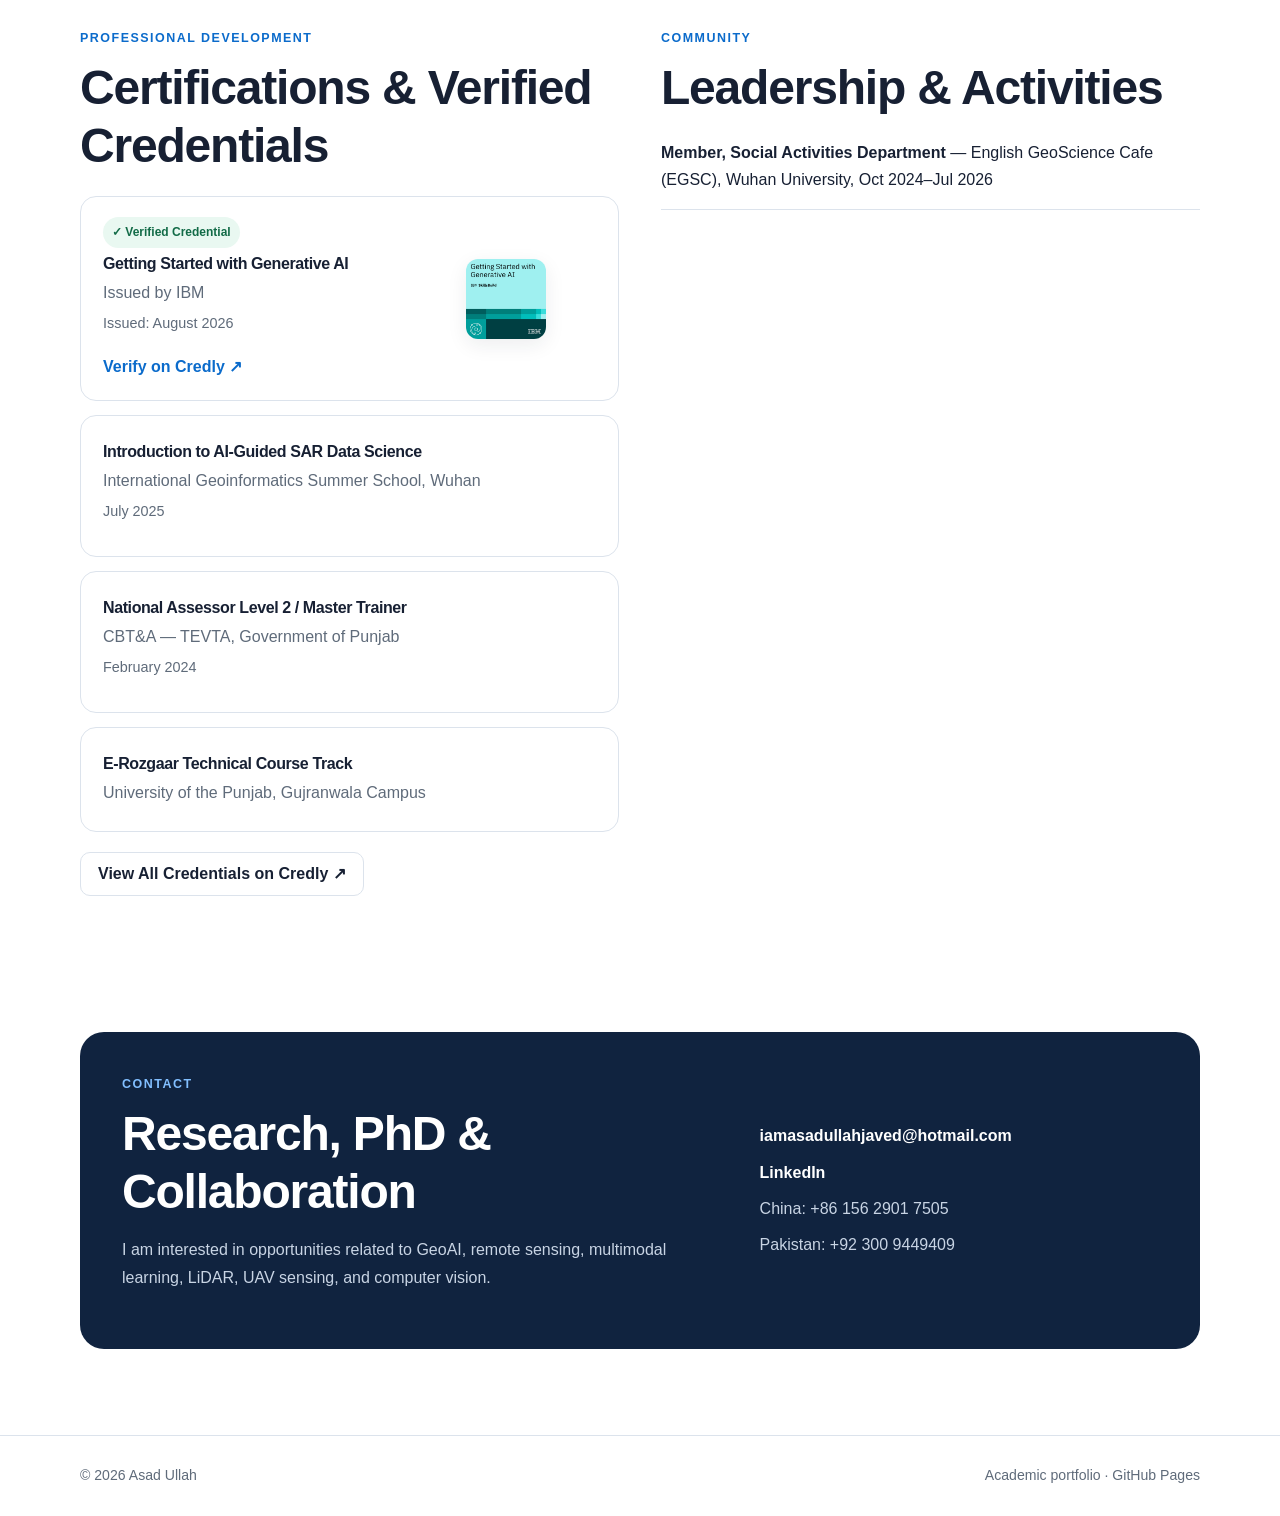
==== commit 2f3acadb: "Update index.html" ====
--- a/index.html
+++ b/index.html
@@ -8,27 +8,8 @@
   <link rel="stylesheet" href="style_modern.css" />
   
 </head>
-<script>
-(function () {
-
-  const counterElement = document.getElementById("visit-count");
-
-  const counterScript = document.createElement("script");
-
-  counterScript.src =
-    "https://script.google.com/macros/s/AKfycbxERFnvqDbHGSBGVU8_kqD803P5DpAJ9dck_Clg7RJMgjm2FC1JpsPa2o__0POXSIScAg/exec" + Date.now();
-
-  counterScript.async = true;
-
-  counterScript.onerror = function () {
-    counterElement.textContent = "—";
-    console.error("Visitor counter failed to load.");
-  };
-
-  document.body.appendChild(counterScript);
-
-})();
-</script>
+
+
 <body>
   <header class="site-header">
     <div class="container nav-wrap">
@@ -467,7 +448,63 @@
       <span>Academic portfolio · GitHub Pages</span>
     </div>
   </footer>
-
+<script>
+window.showVisitCount = function(data) {
+
+  const counterElement = document.getElementById("visit-count");
+
+  if (
+    counterElement &&
+    data &&
+    typeof data.visits !== "undefined"
+  ) {
+    counterElement.textContent = data.visits;
+  }
+
+};
+
+
+(function () {
+
+  const counterElement =
+    document.getElementById("visit-count");
+
+  if (!counterElement) {
+    console.error("visit-count element not found.");
+    return;
+  }
+
+
+  const counterScript =
+    document.createElement("script");
+
+
+  counterScript.src =
+    "https://script.google.com/macros/s/AKfycbxERFnvqDbHGSBGVU8_kqD803P5DpAJ9dck_Clg7RJMgjm2FC1JpsPa2o__0POXSIScAg/exec?t=" +
+    Date.now();
+
+
+  counterScript.async = true;
+
+
+  counterScript.onerror = function () {
+
+    counterElement.textContent = "—";
+
+    console.error(
+      "Visitor counter failed to load."
+    );
+
+  };
+
+
+  document.body.appendChild(counterScript);
+
+})();
+</script>
+
+</body>
+</html>
 
 </body>
 </html>
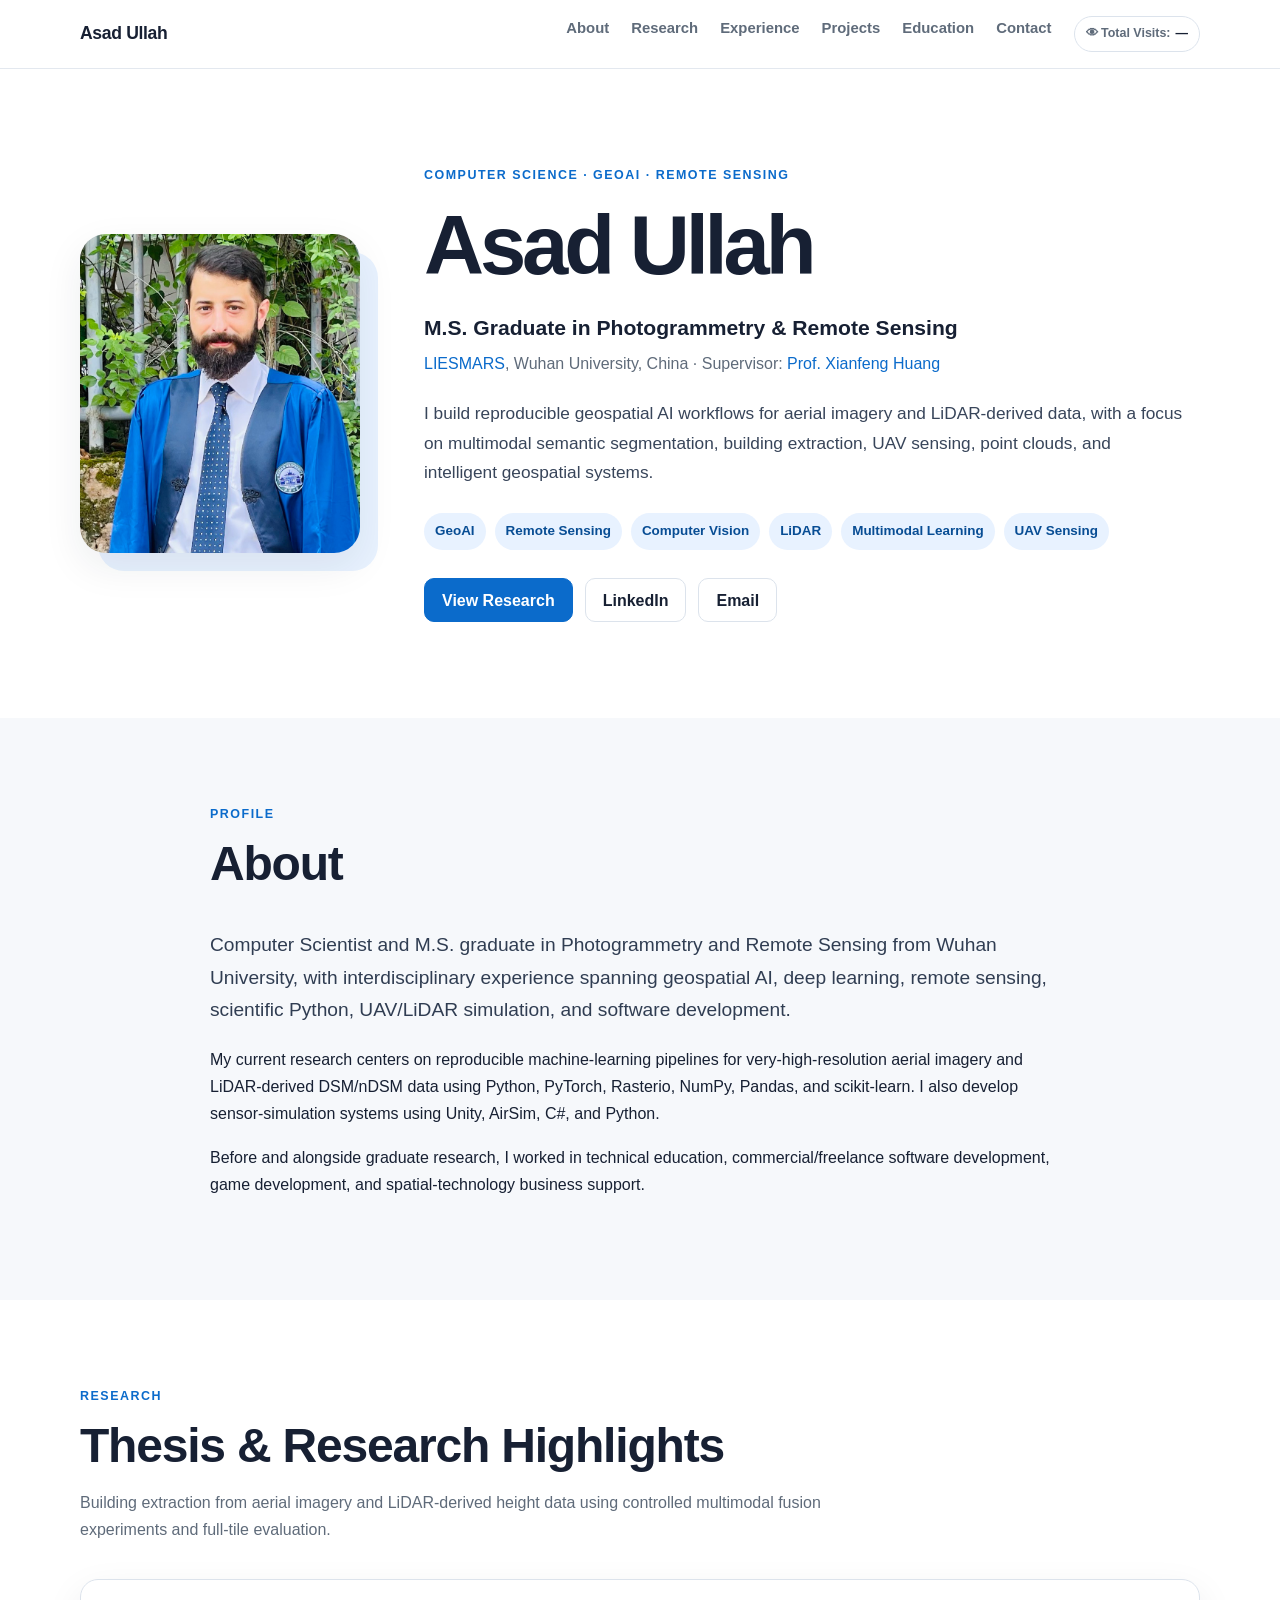
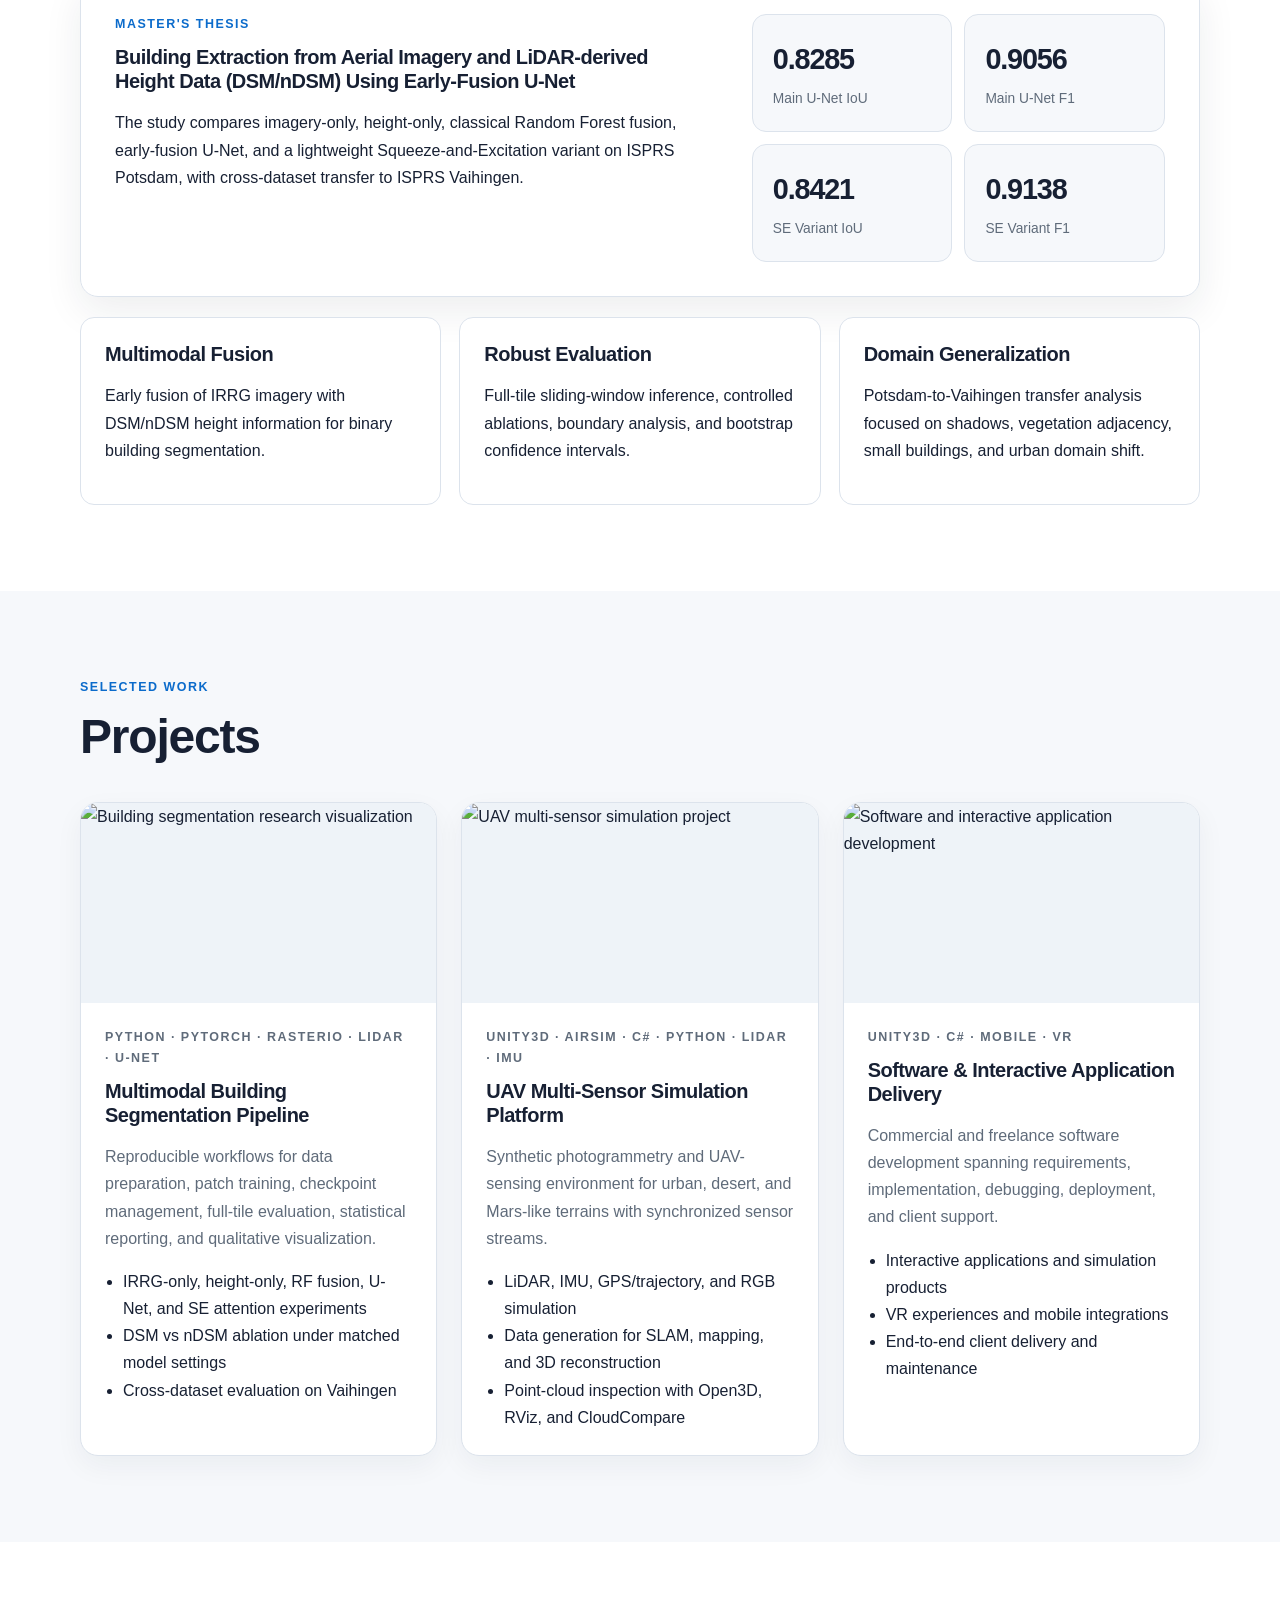
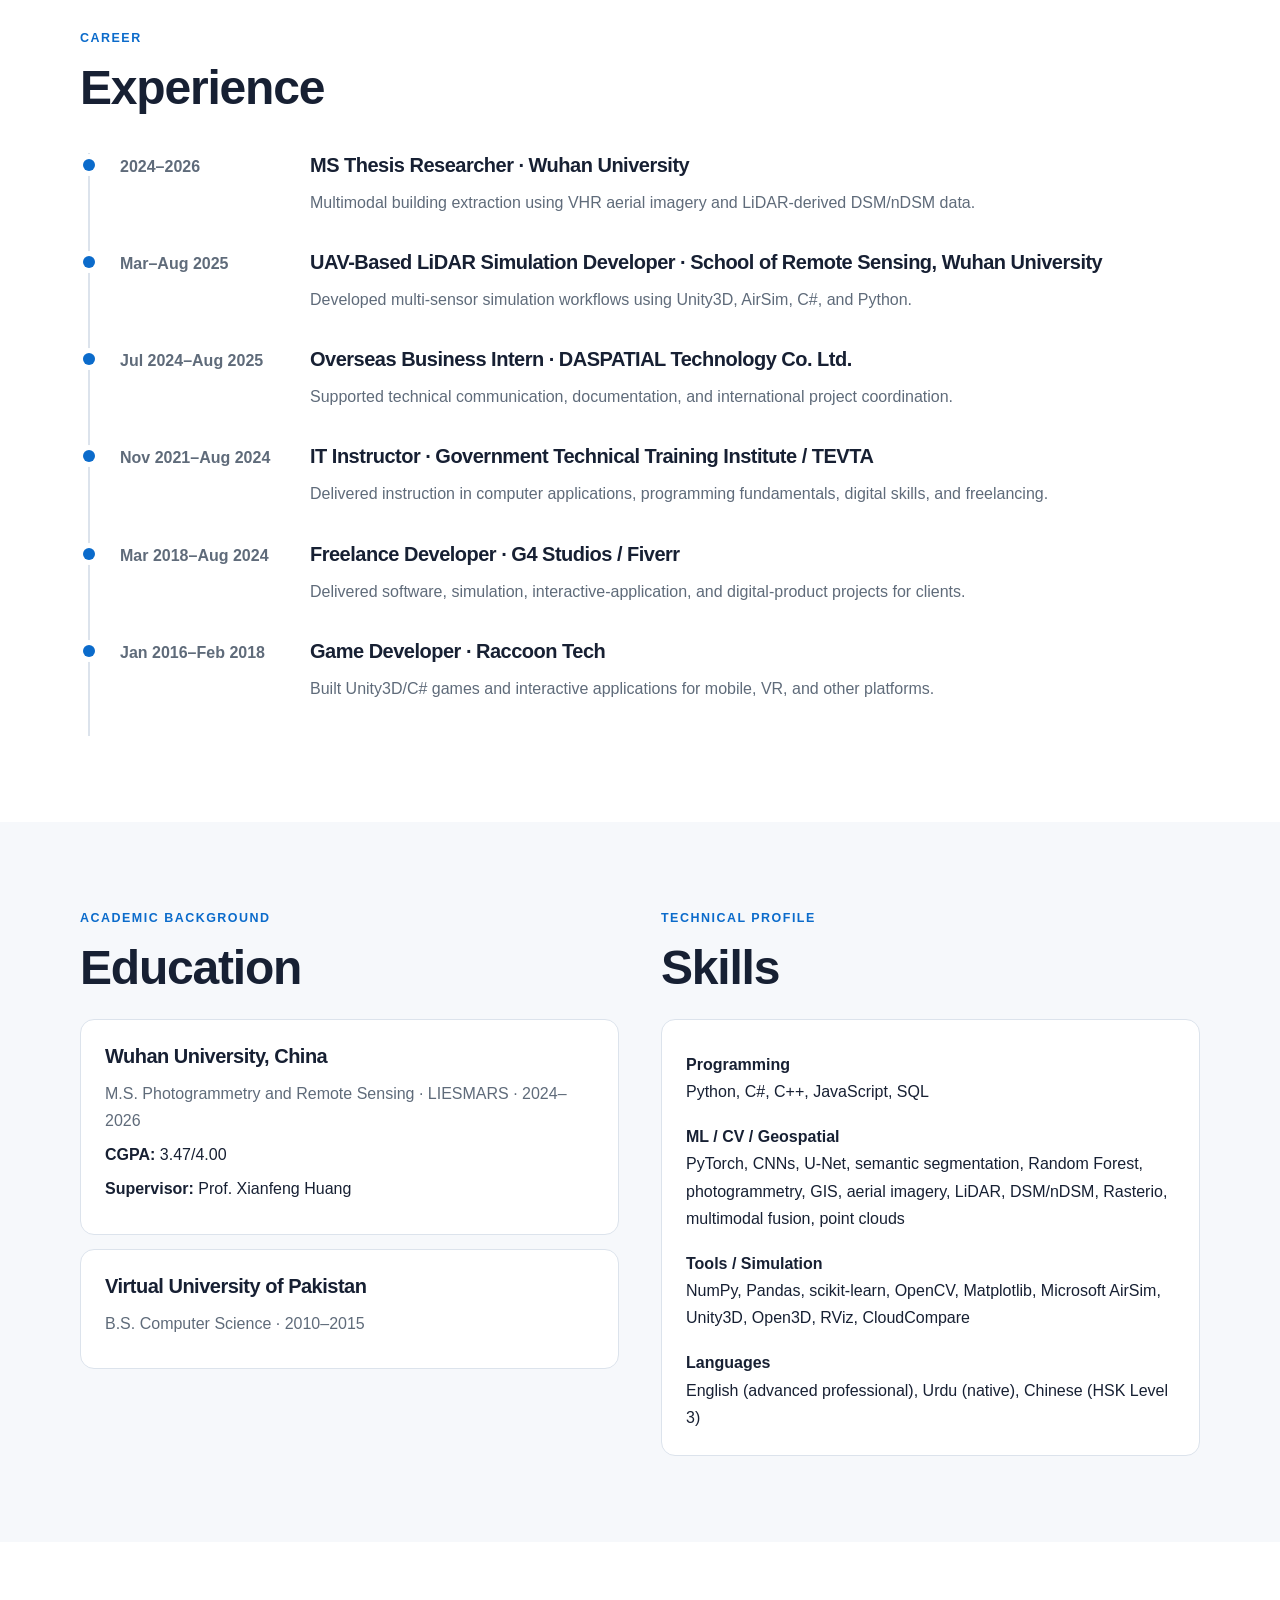
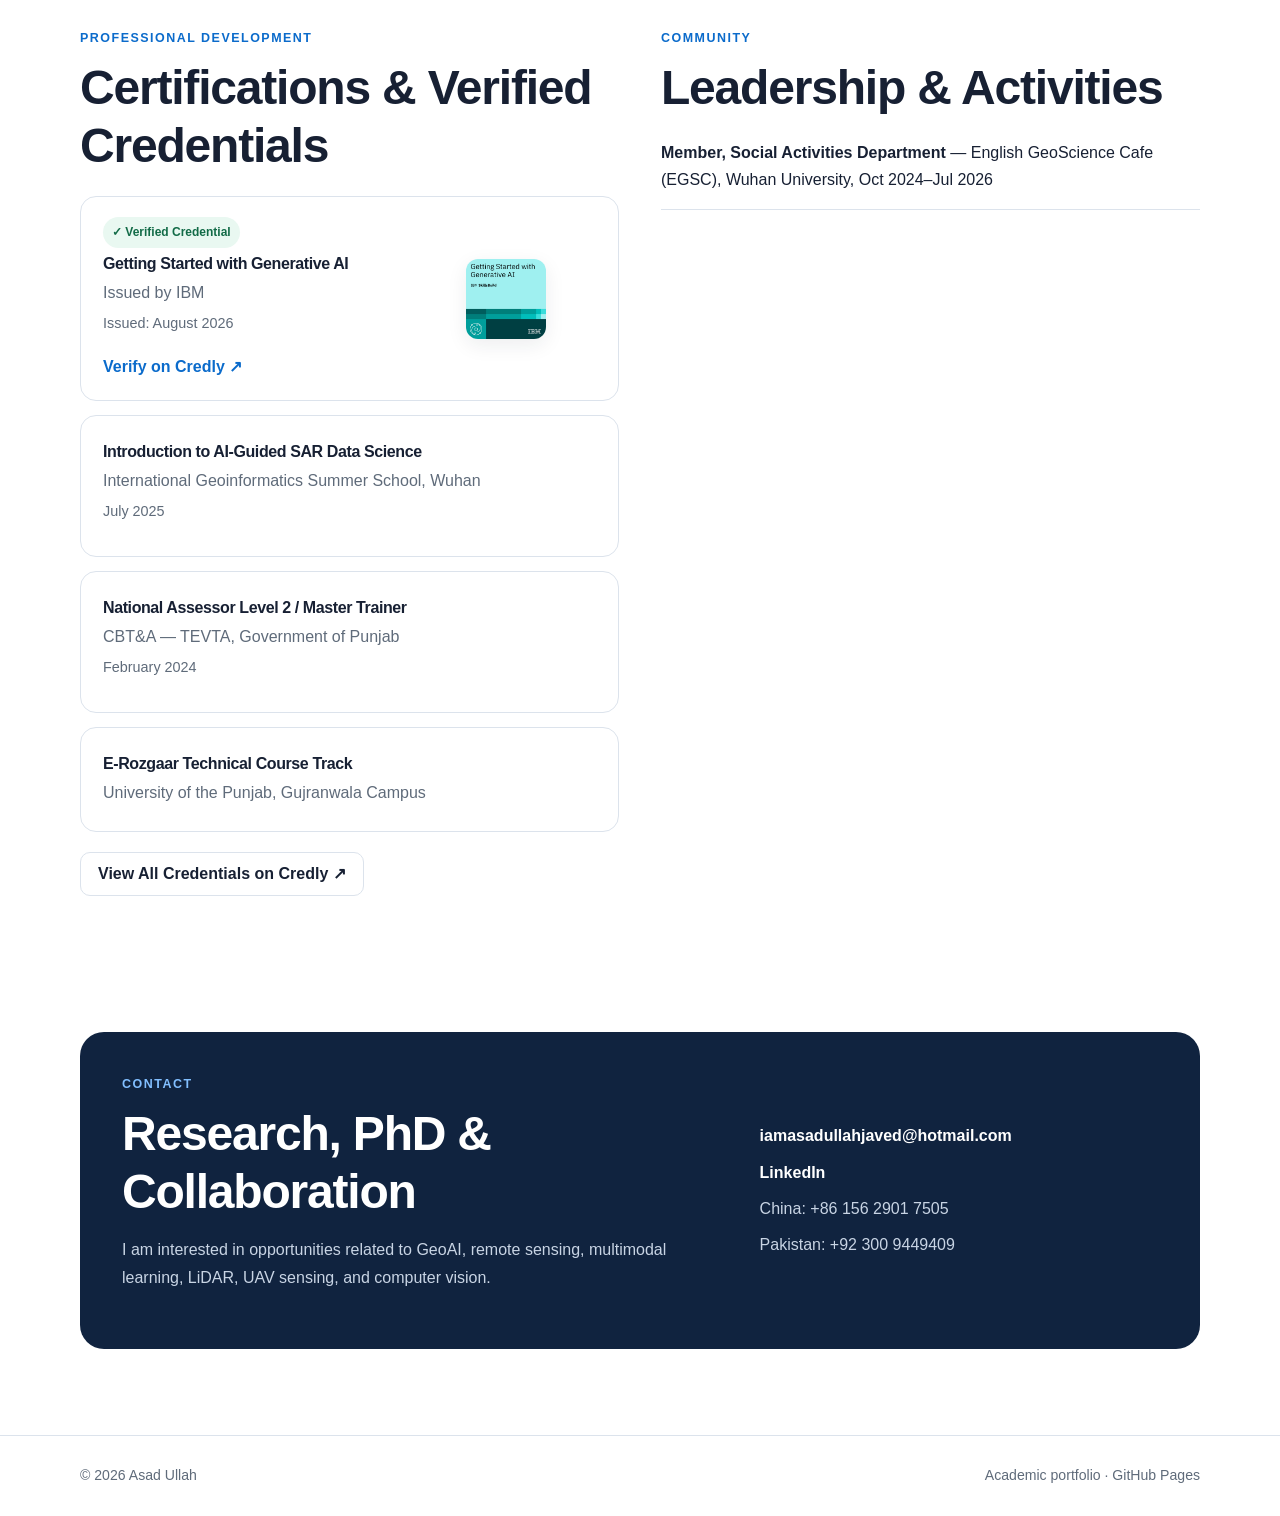
==== commit 10fd32d3: "Update index.html" ====
--- a/index.html
+++ b/index.html
@@ -291,7 +291,7 @@
           <article class="info-card">
             <h3>Virtual University of Pakistan</h3>
             <p class="muted">B.S. Computer Science · 2010–2015</p>
-            <p><strong>CGPA:</strong> 2.95/4.00</p>
+            
           </article>
         </div>
 
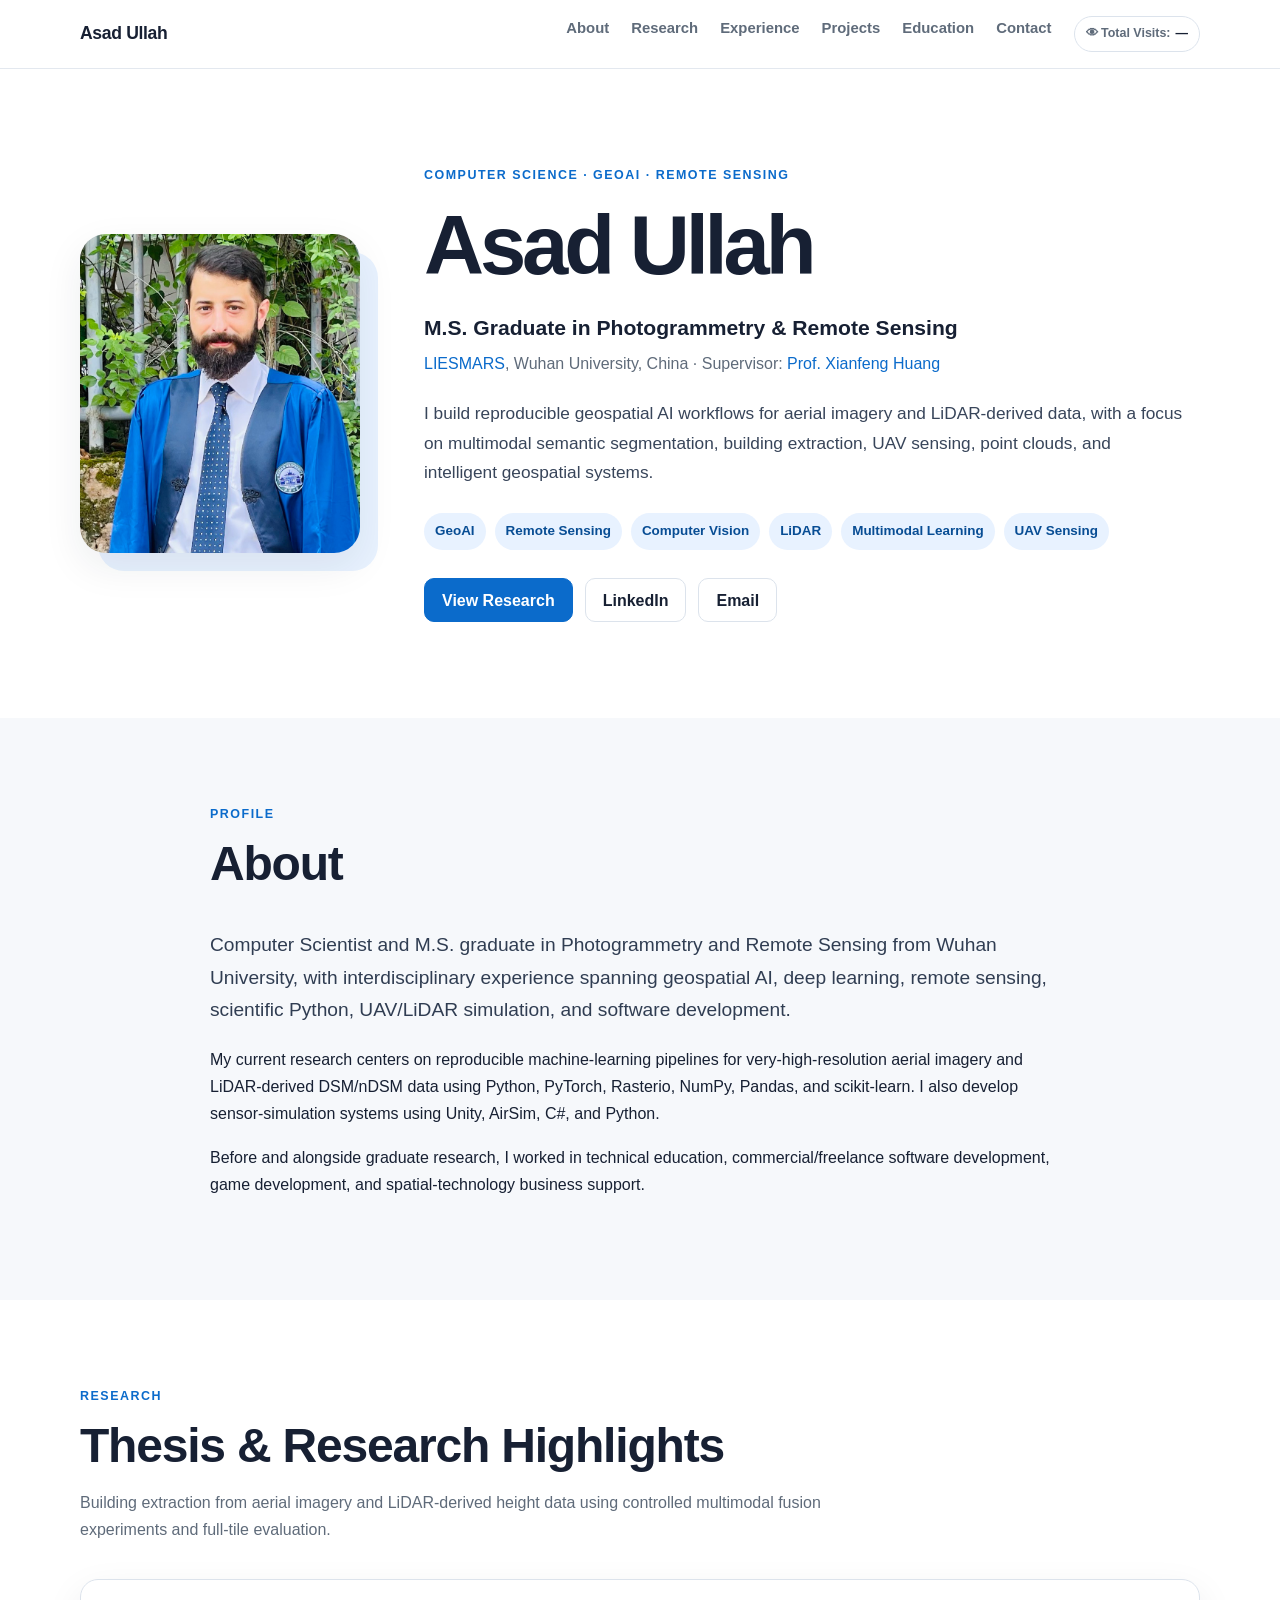
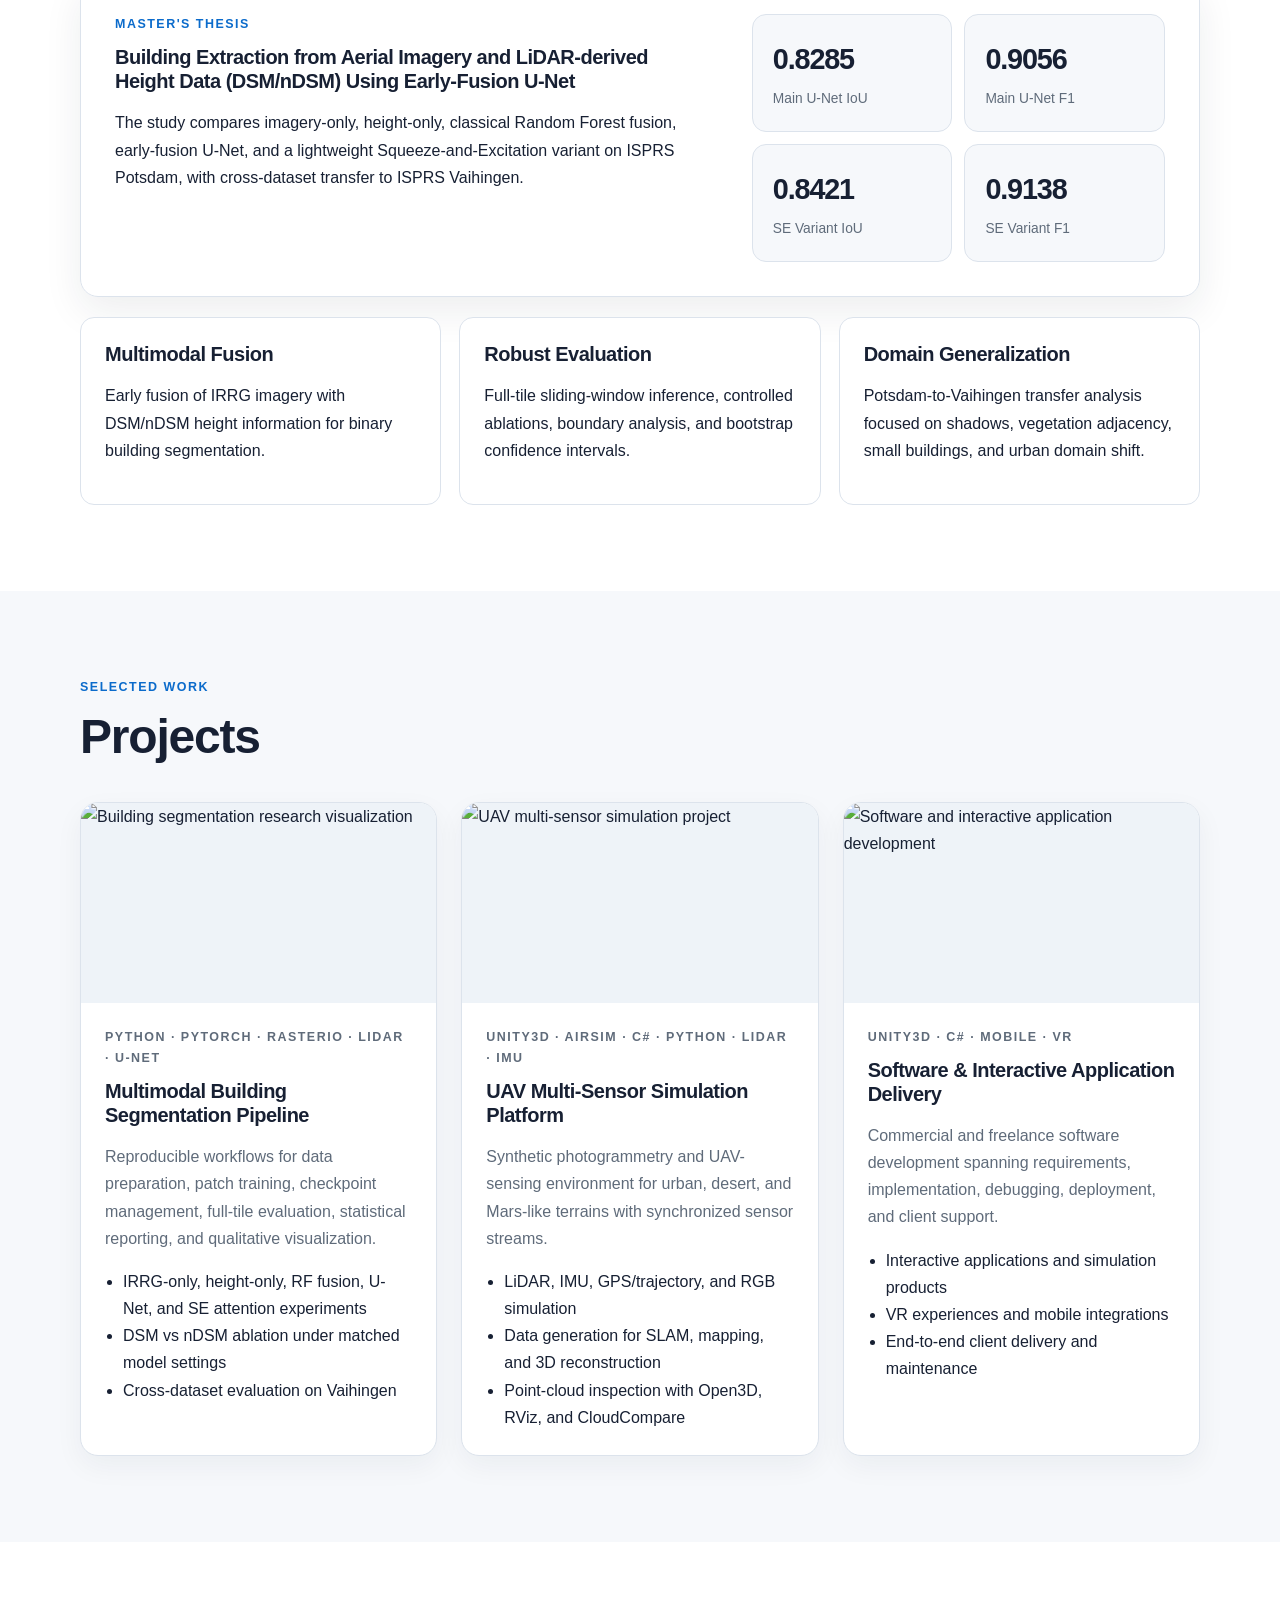
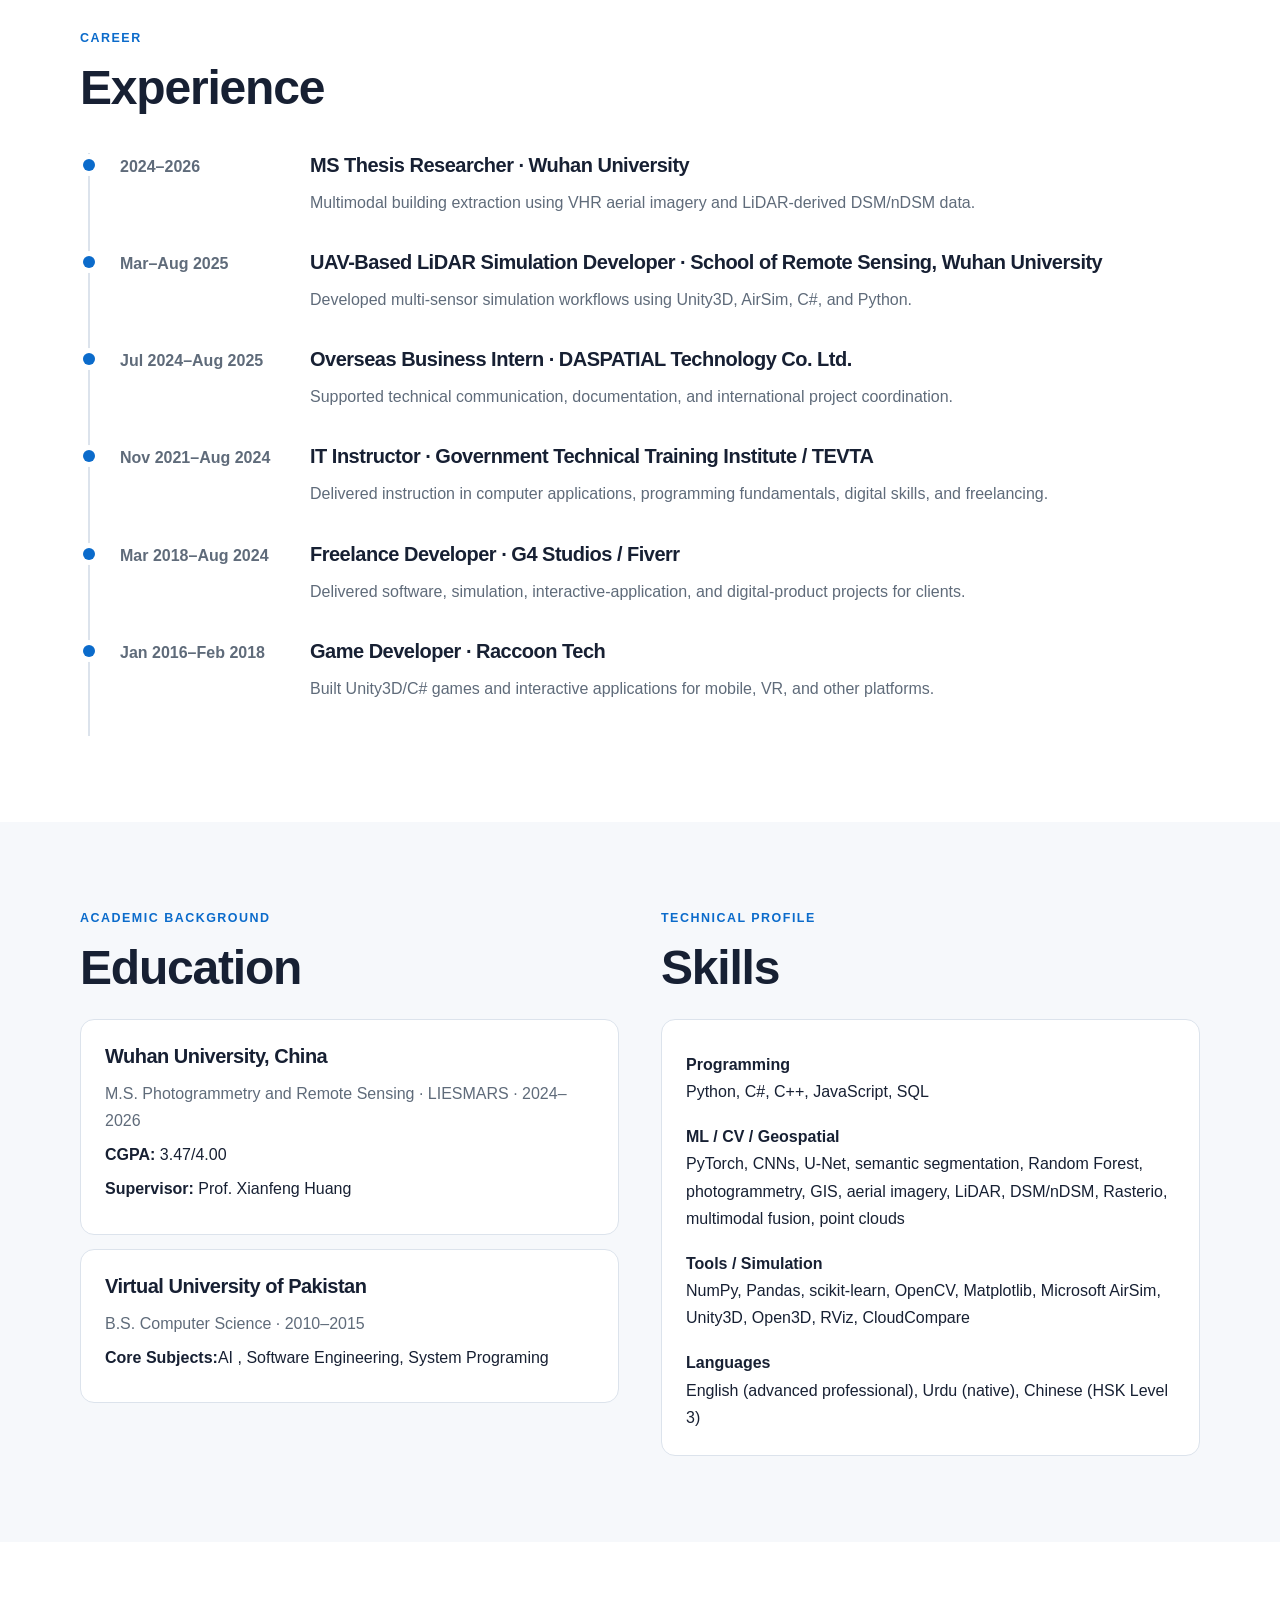
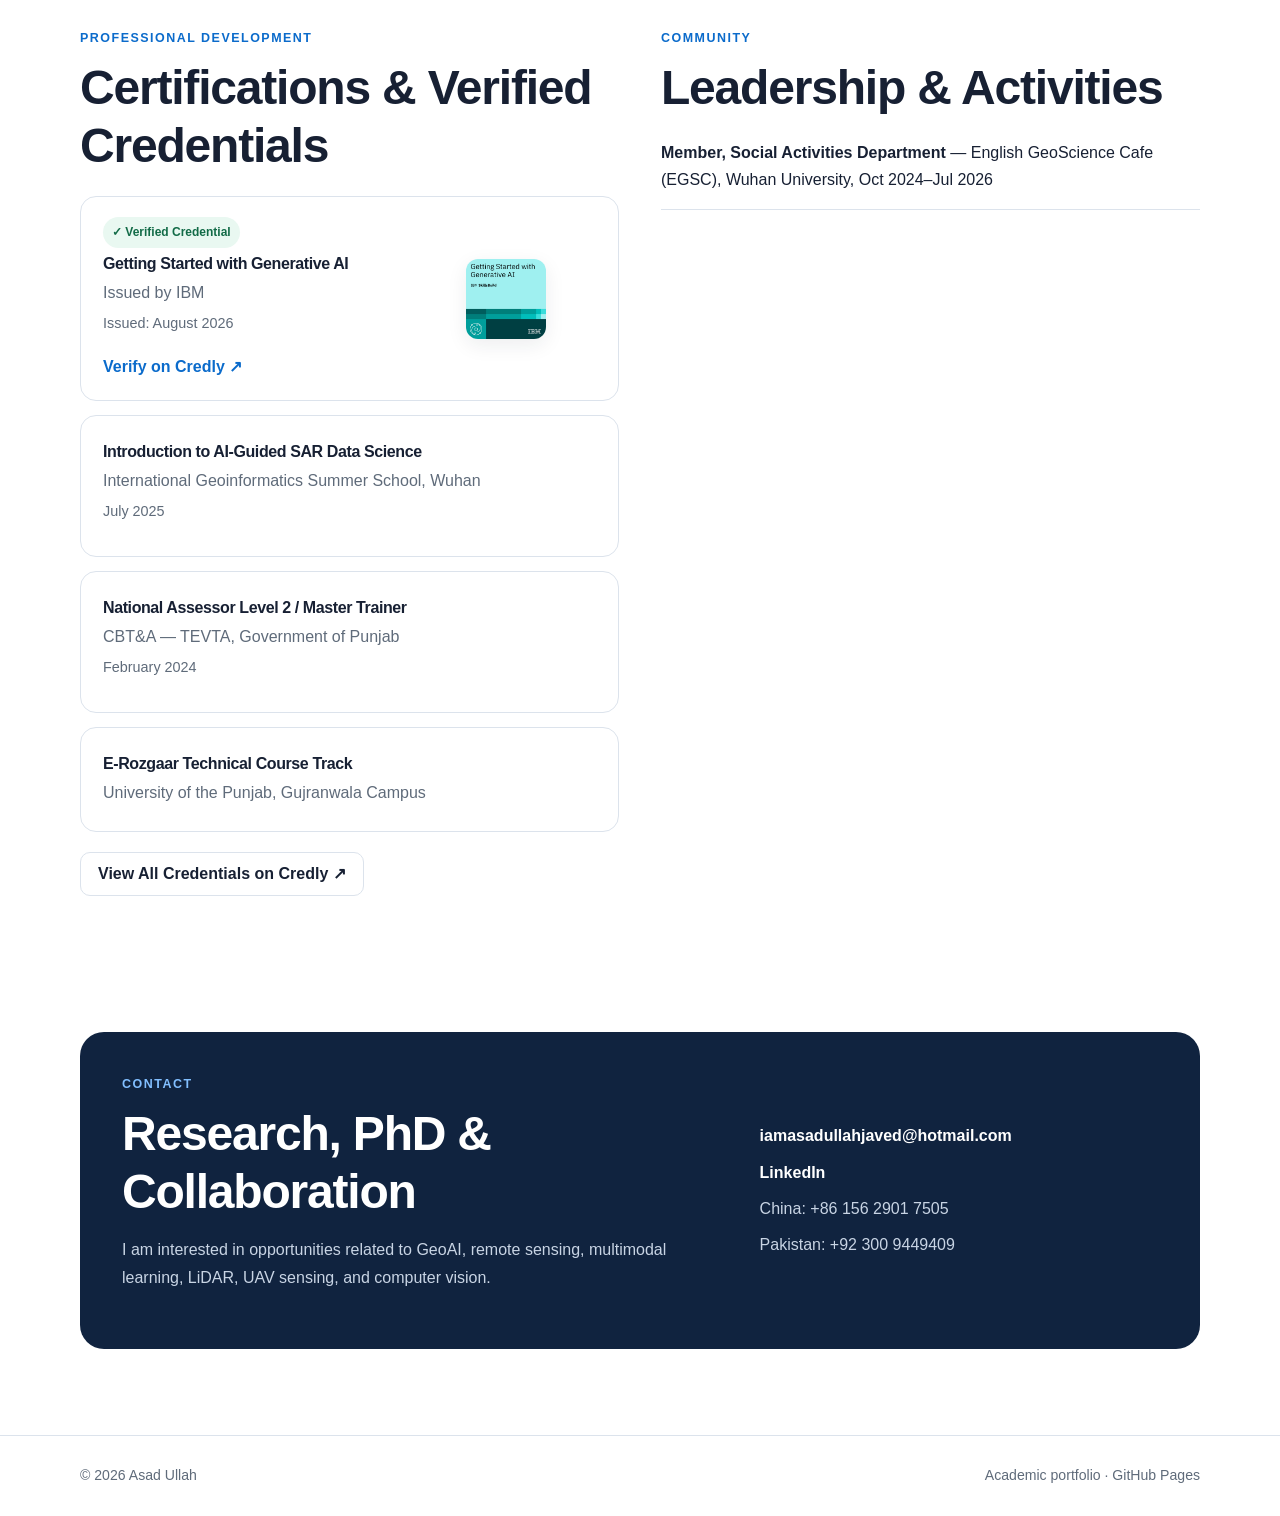
==== commit dd5317b7: "Update index.html" ====
--- a/index.html
+++ b/index.html
@@ -291,7 +291,7 @@
           <article class="info-card">
             <h3>Virtual University of Pakistan</h3>
             <p class="muted">B.S. Computer Science · 2010–2015</p>
-            
+            <p><strong>Core Subjects:</strong>AI , Software Engineering, System Programing</p>
           </article>
         </div>
 
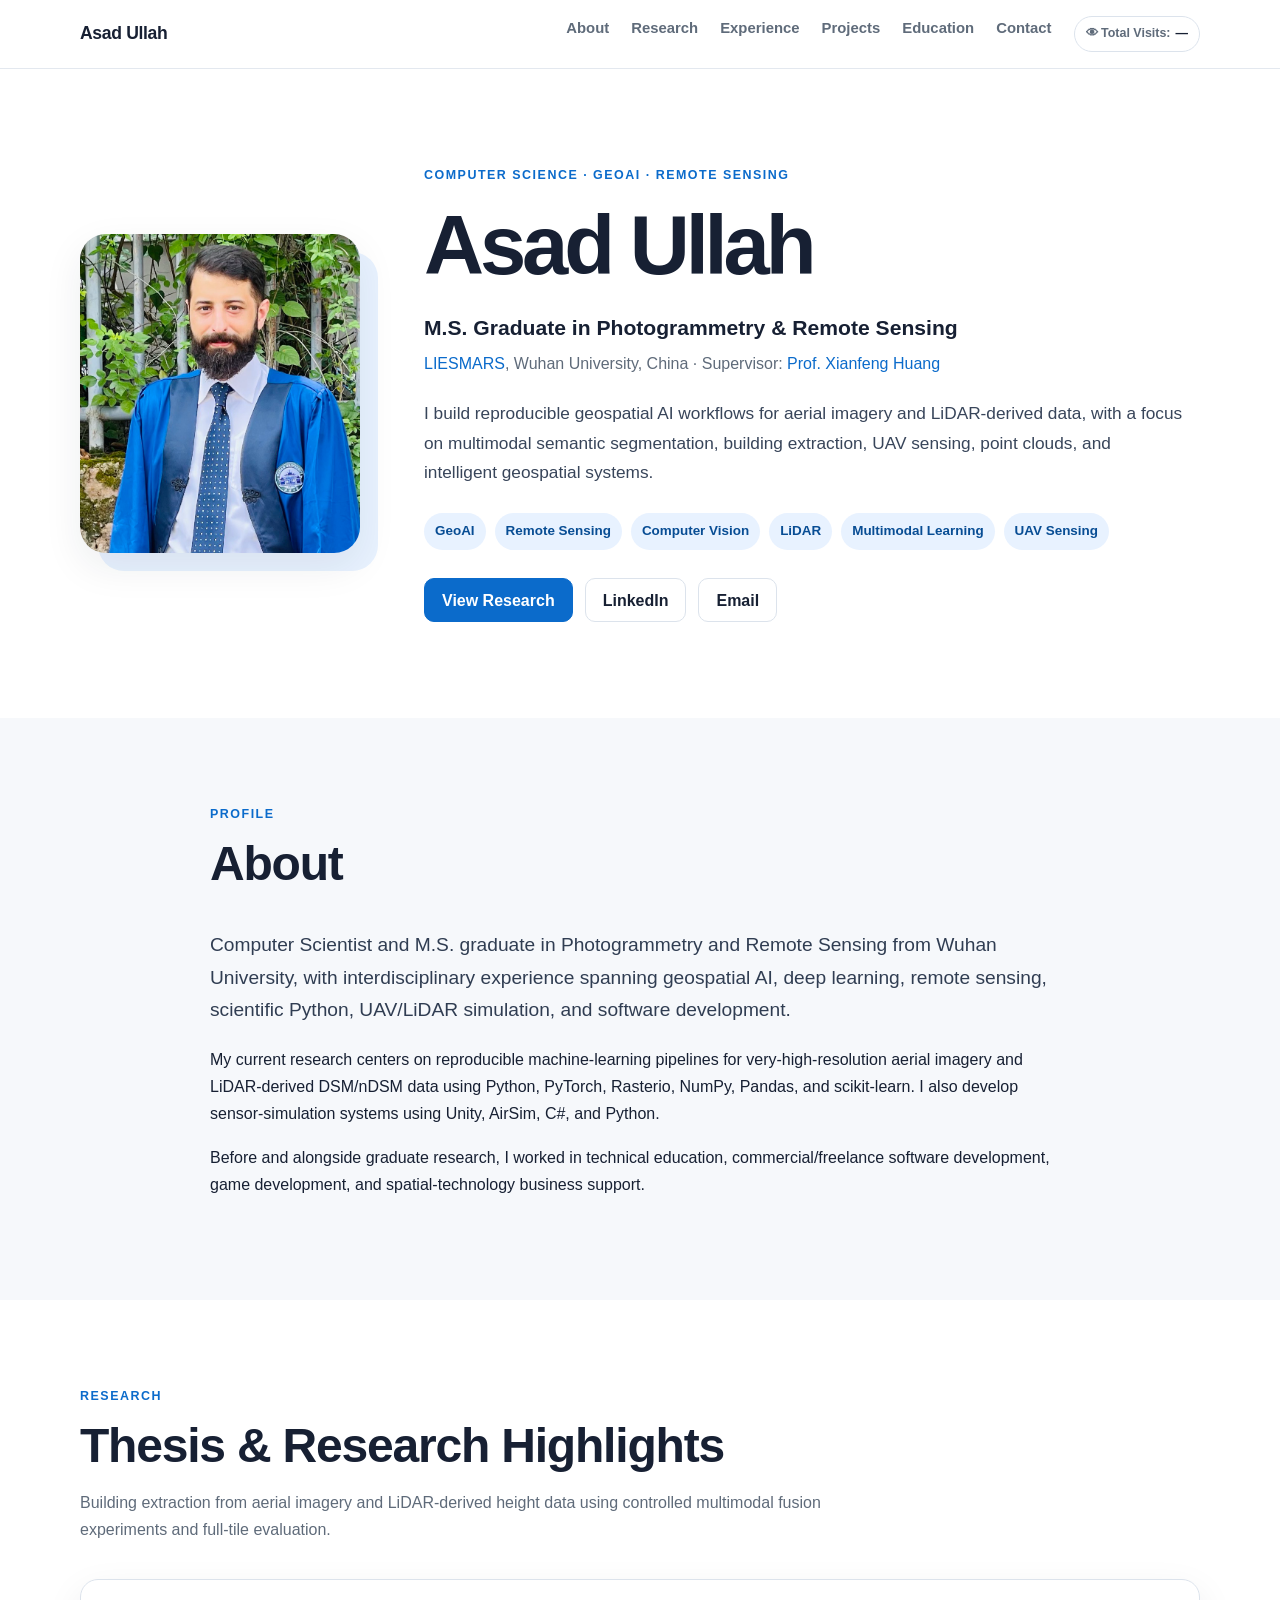
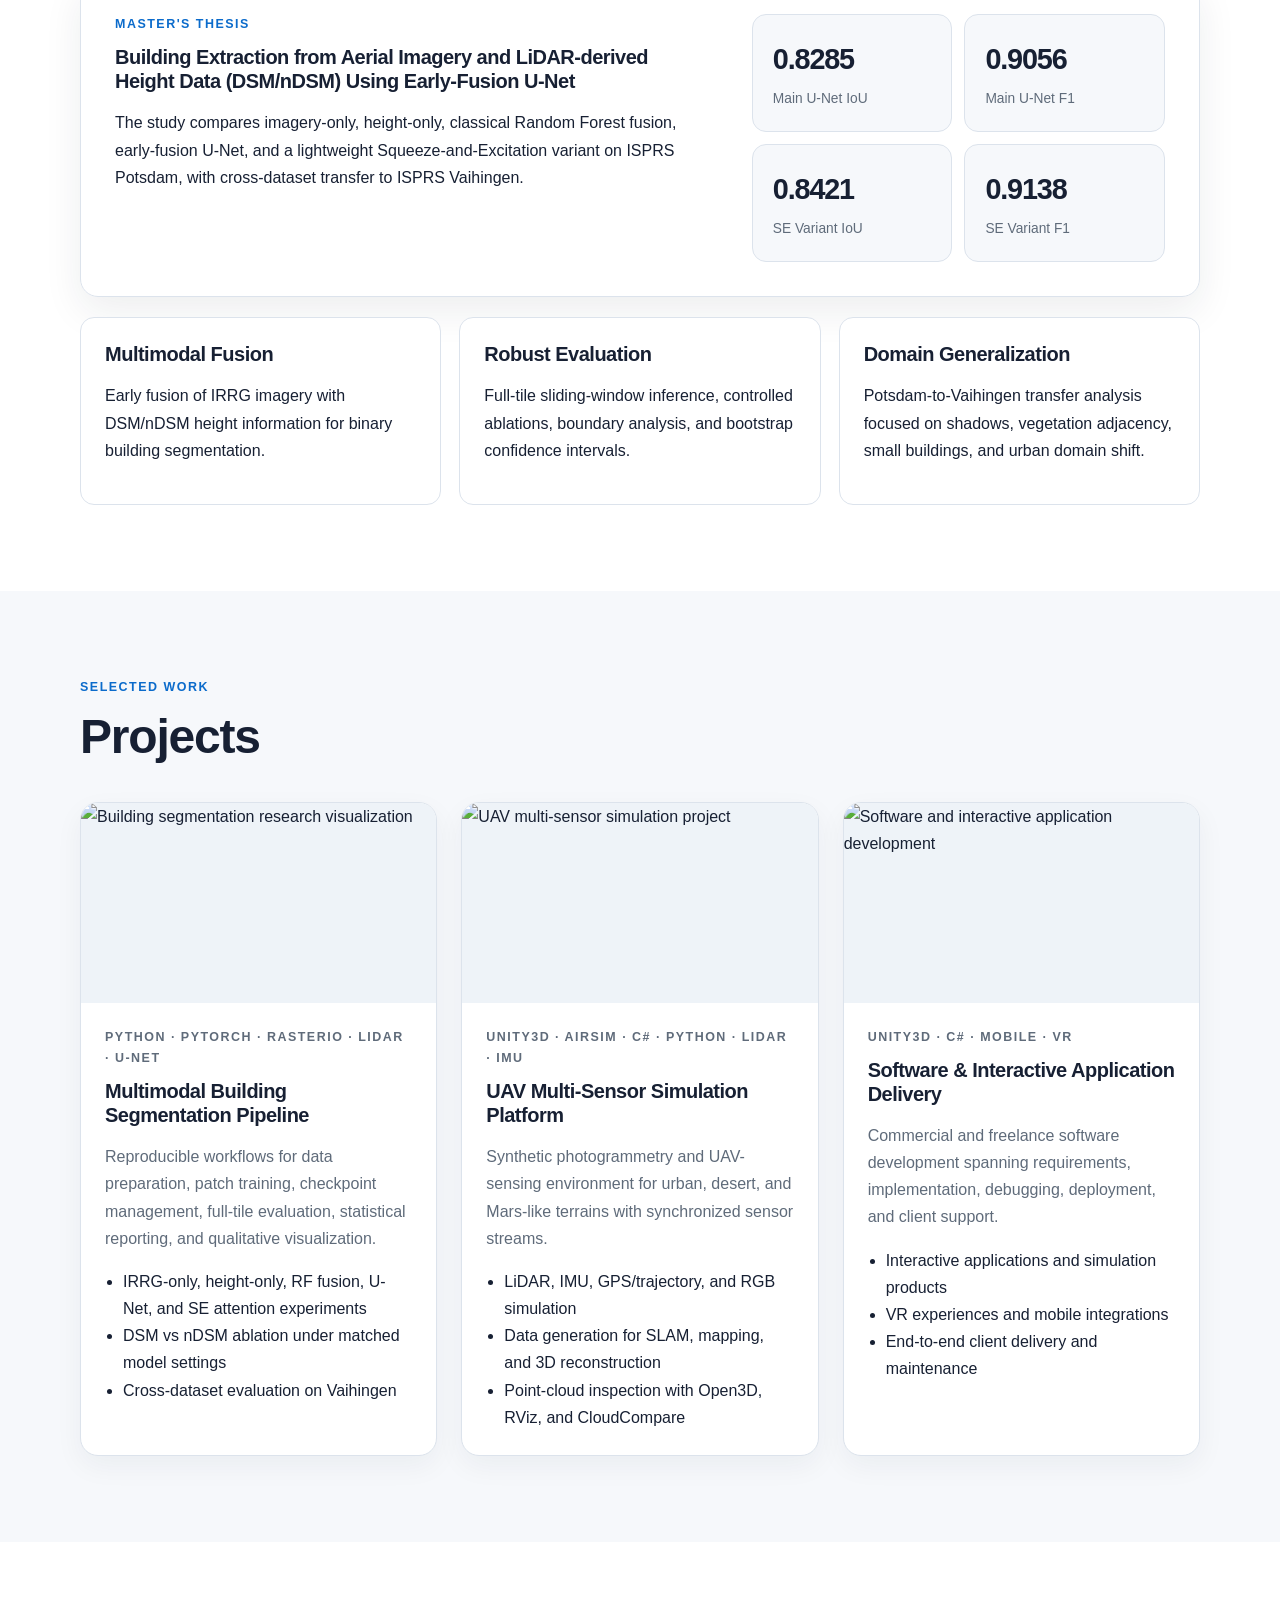
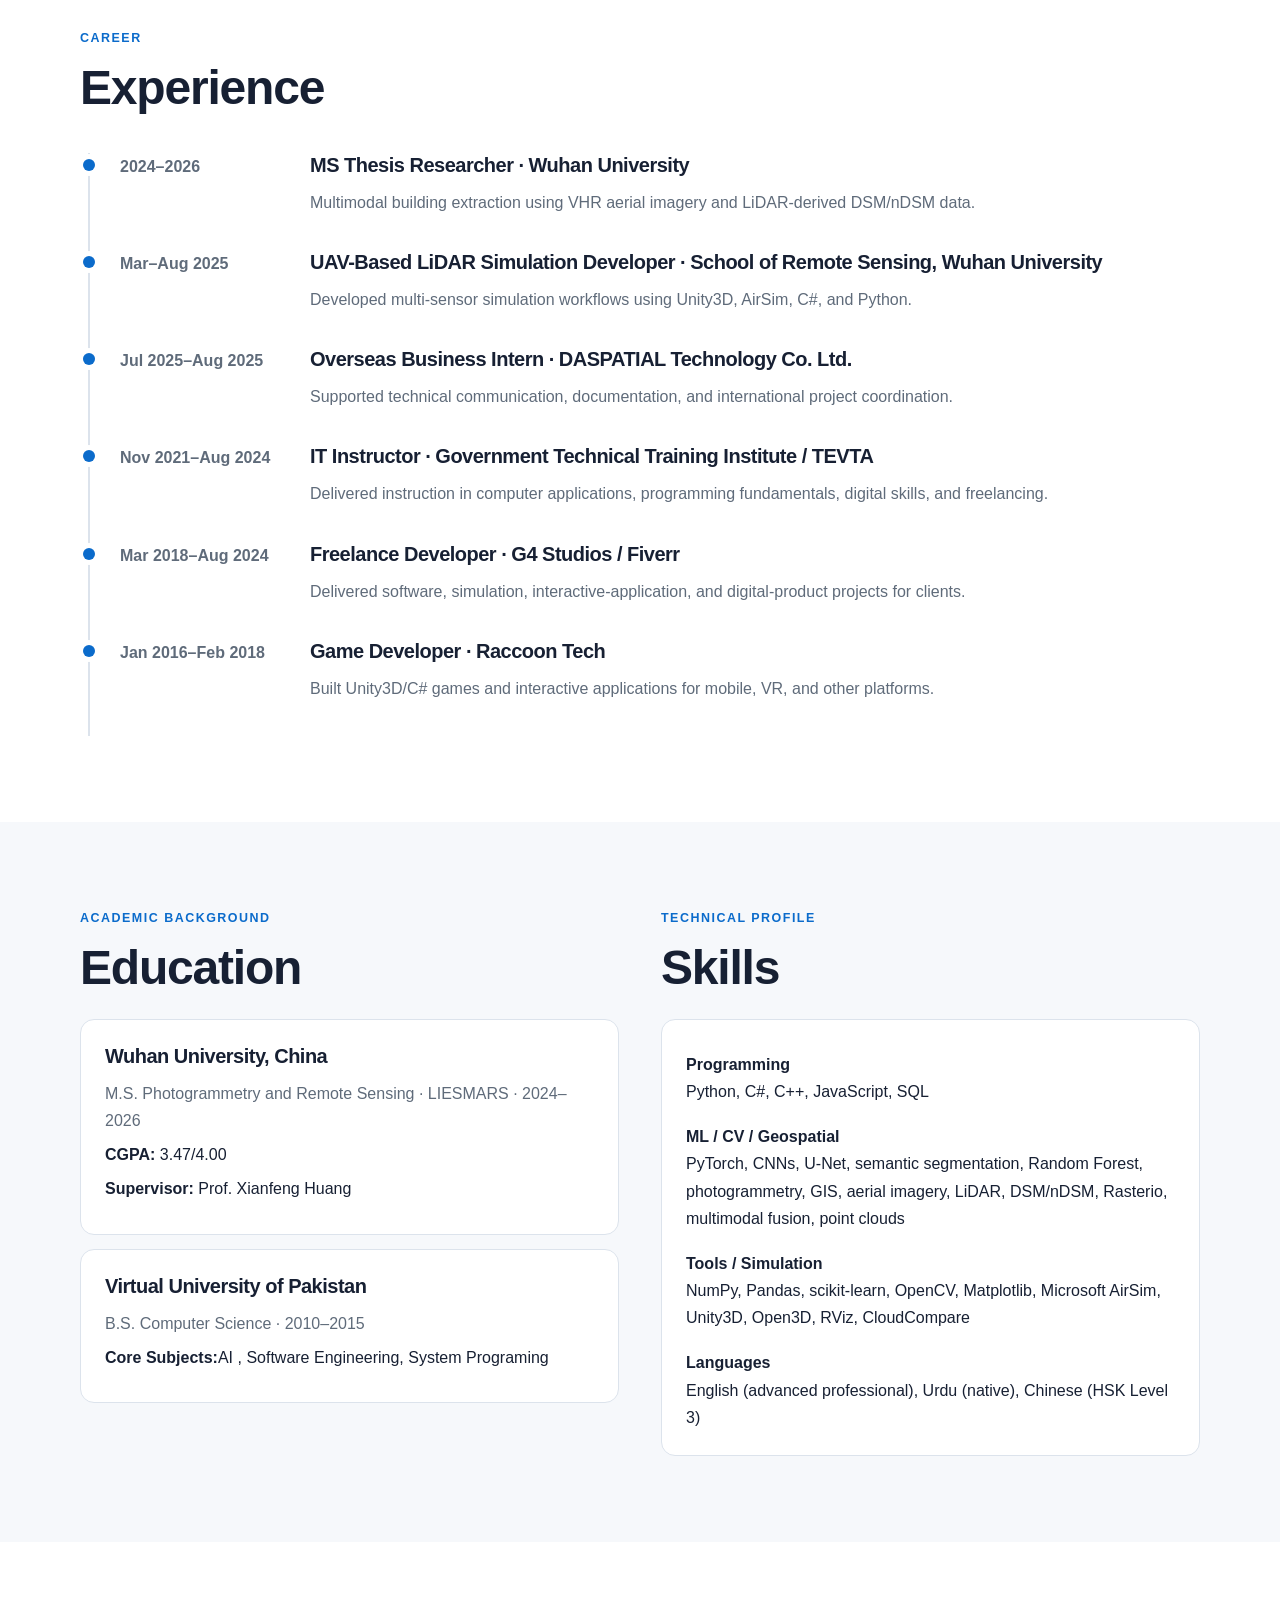
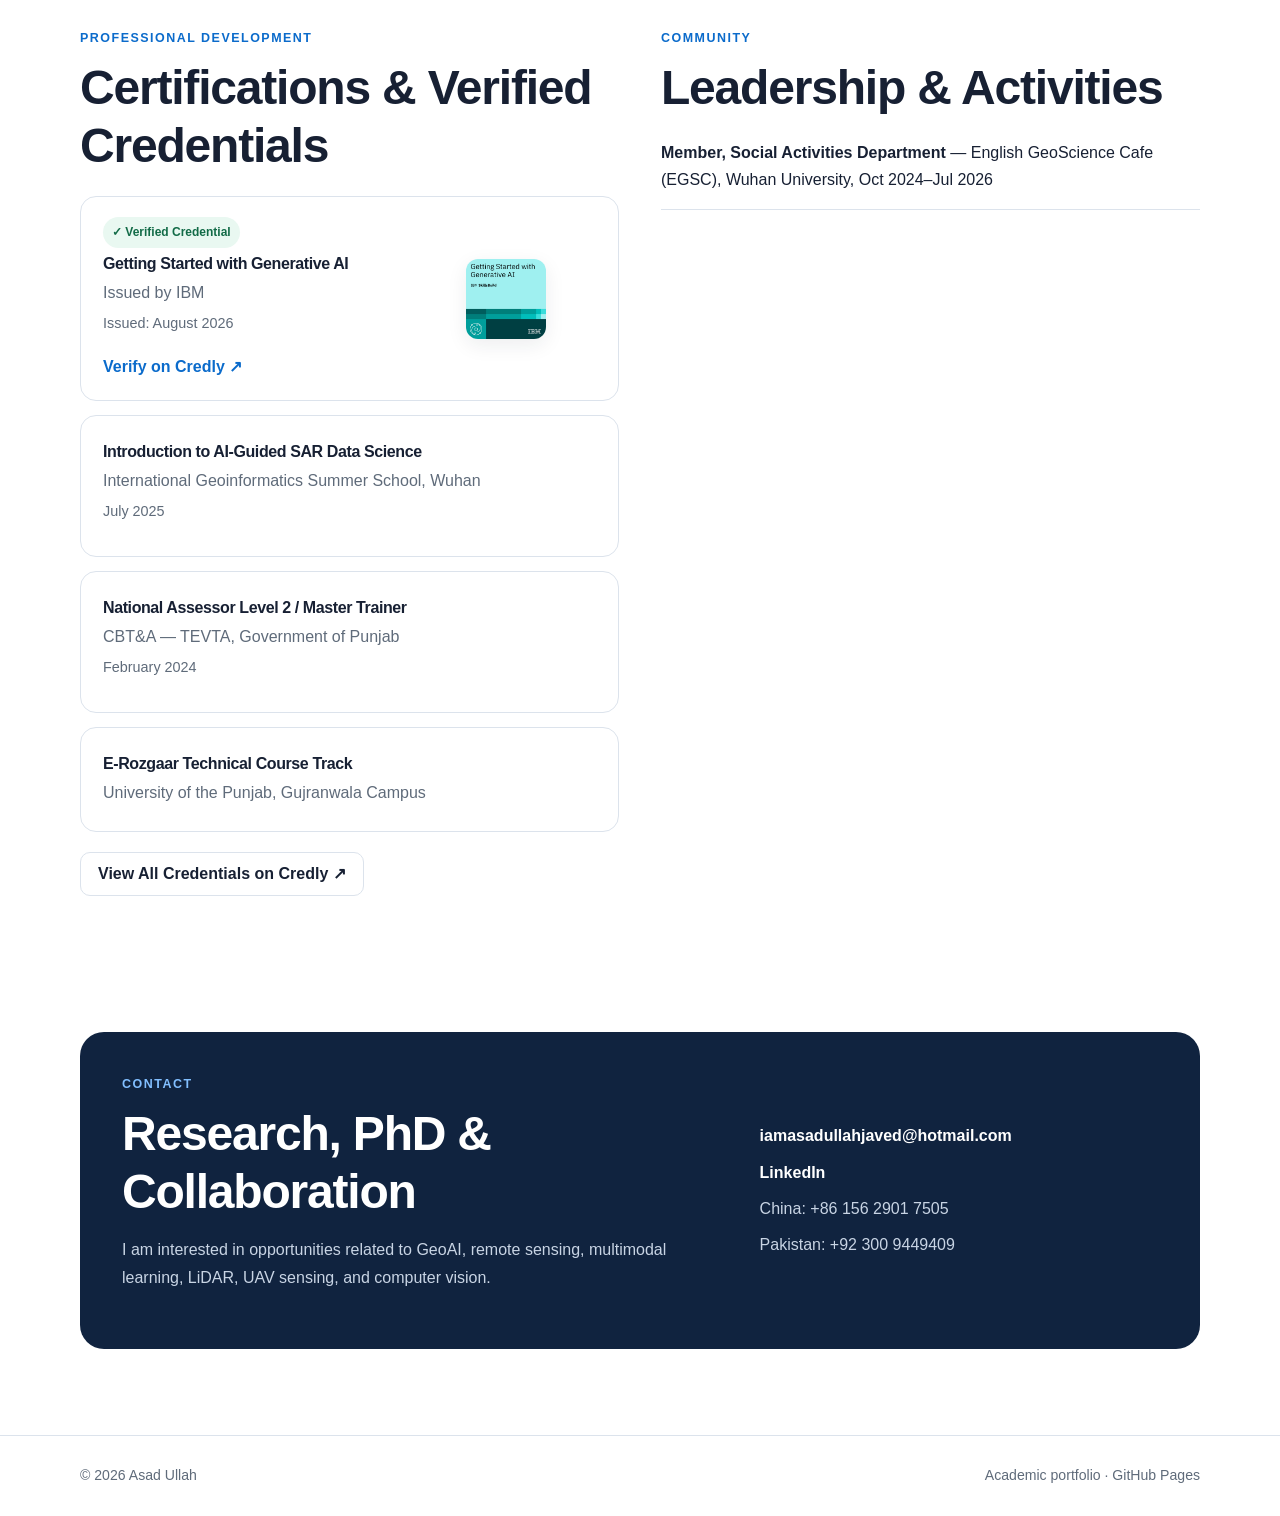
==== commit bcaed3d6: "Update index.html" ====
--- a/index.html
+++ b/index.html
@@ -239,7 +239,7 @@
           </article>
 
           <article class="timeline-item">
-            <div class="timeline-date">Jul 2024–Aug 2025</div>
+            <div class="timeline-date">Jul 2025–Aug 2025</div>
             <div>
               <h3>Overseas Business Intern · DASPATIAL Technology Co. Ltd.</h3>
               <p>Supported technical communication, documentation, and international project coordination.</p>
